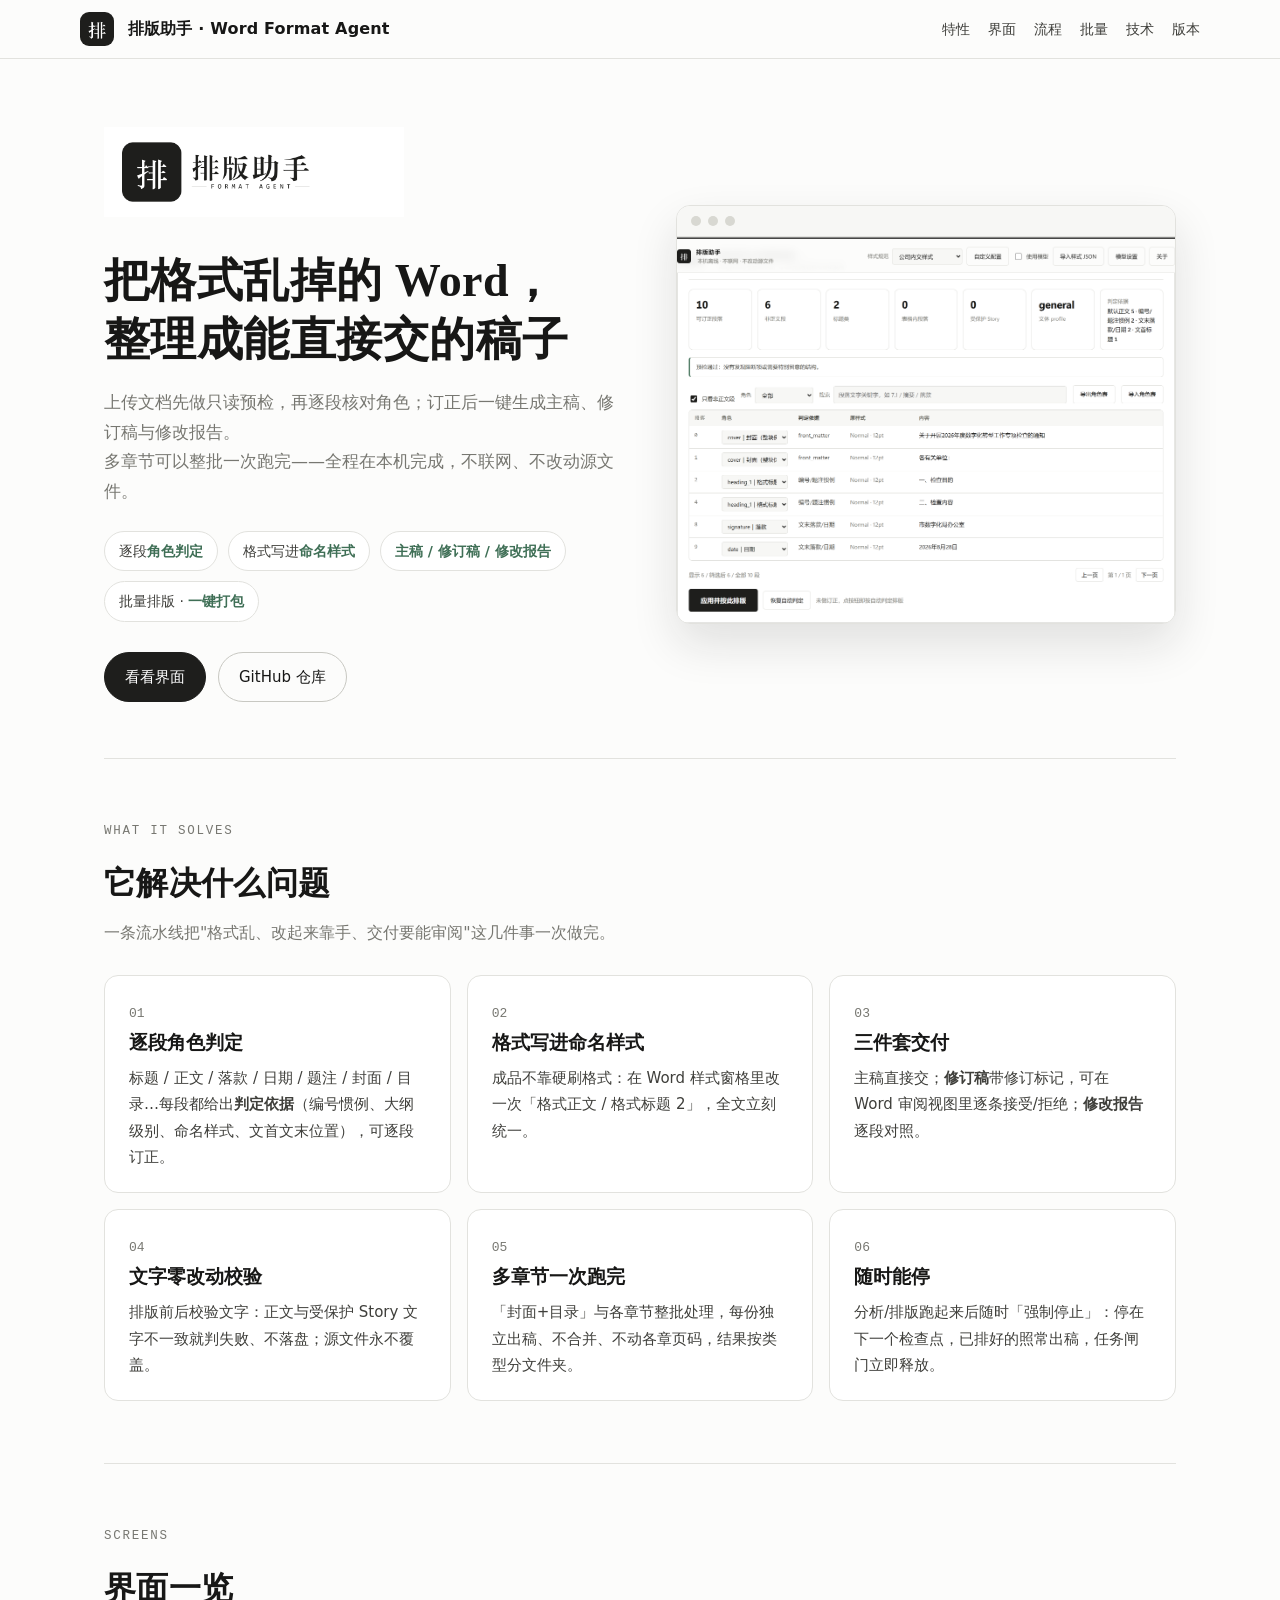
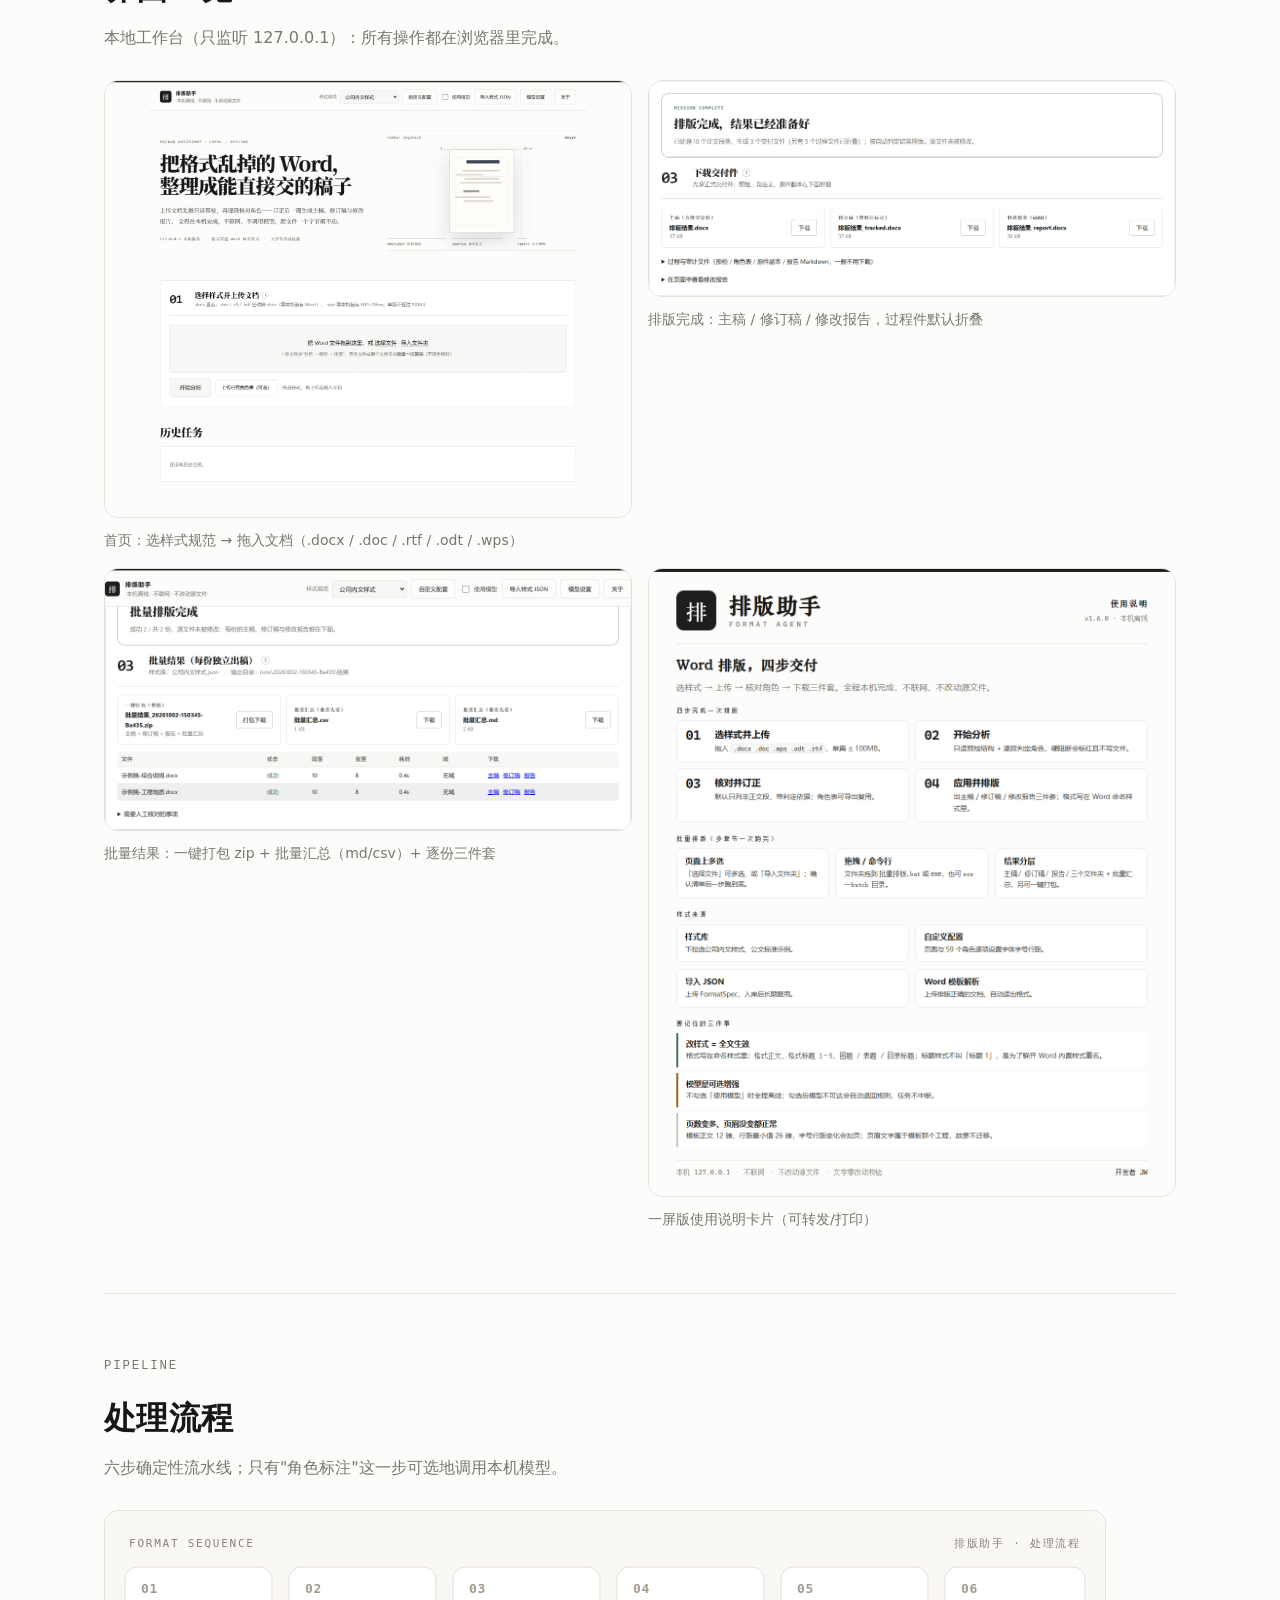
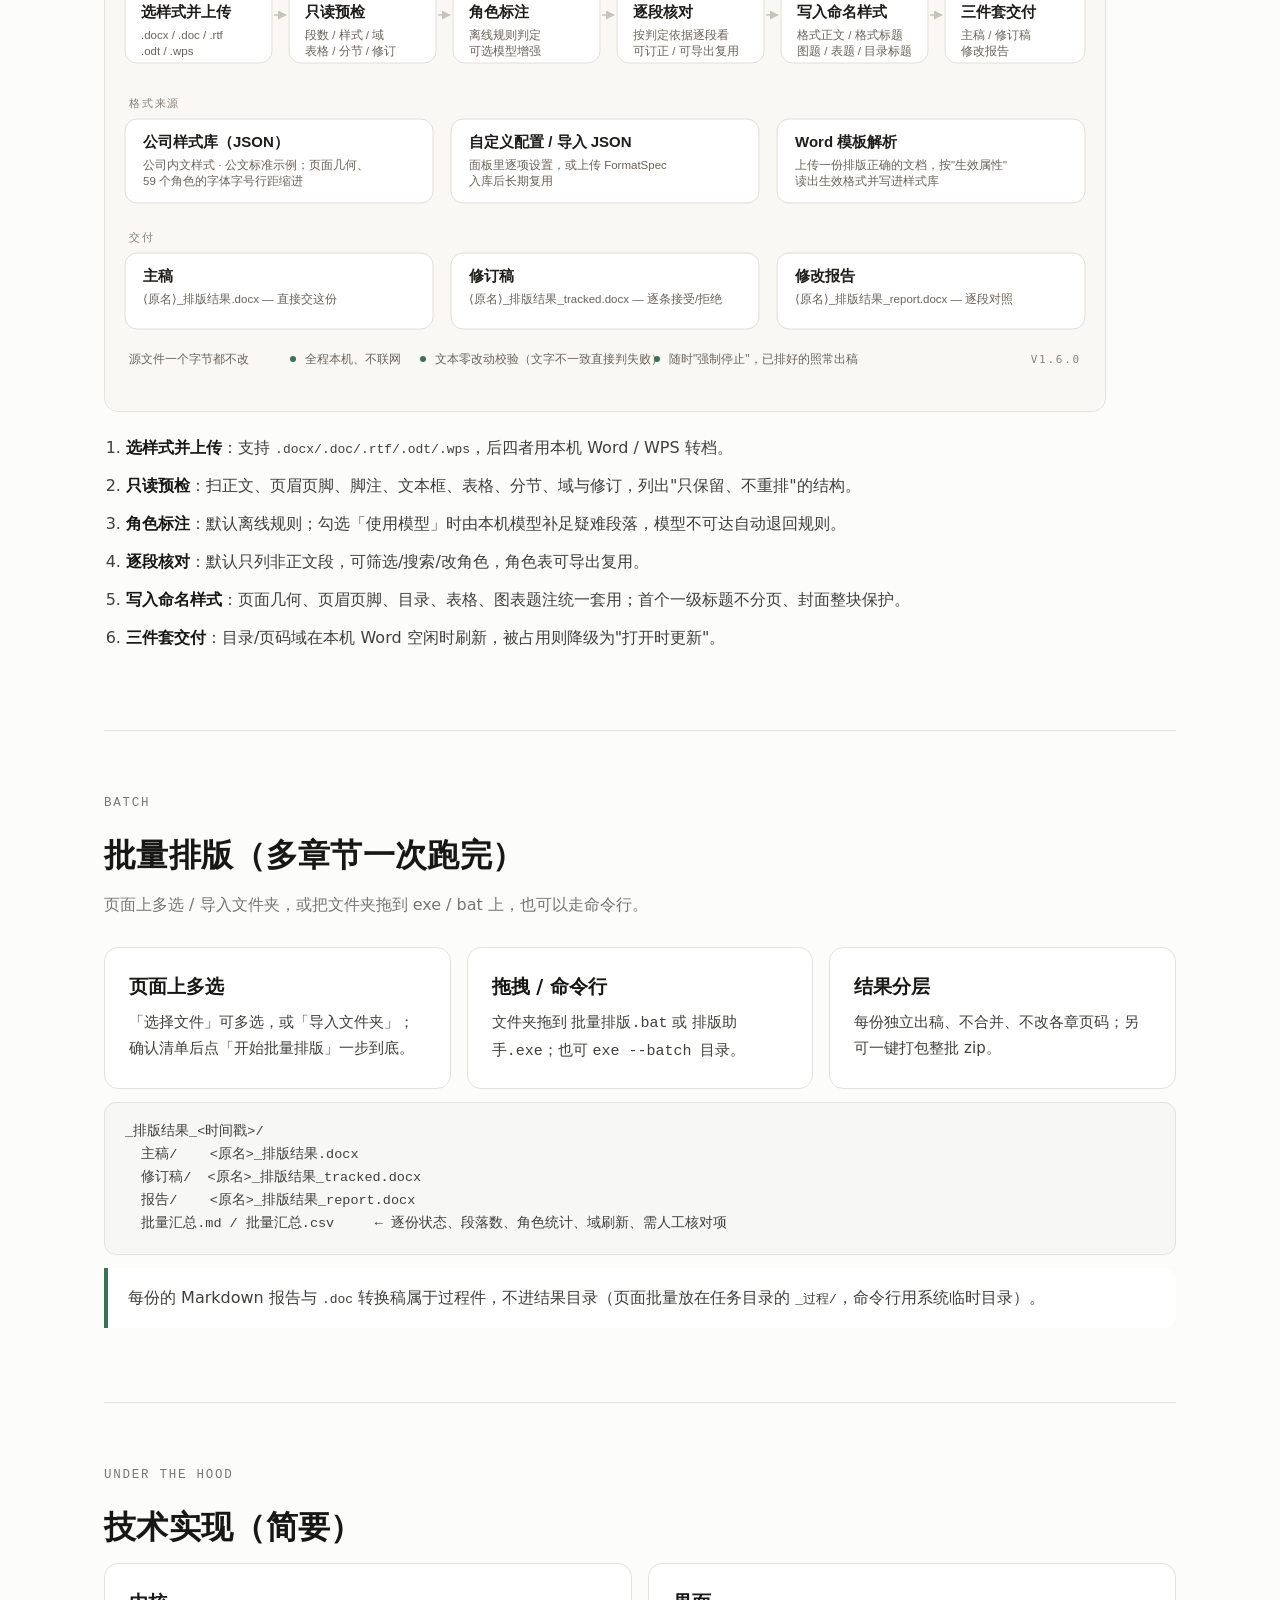
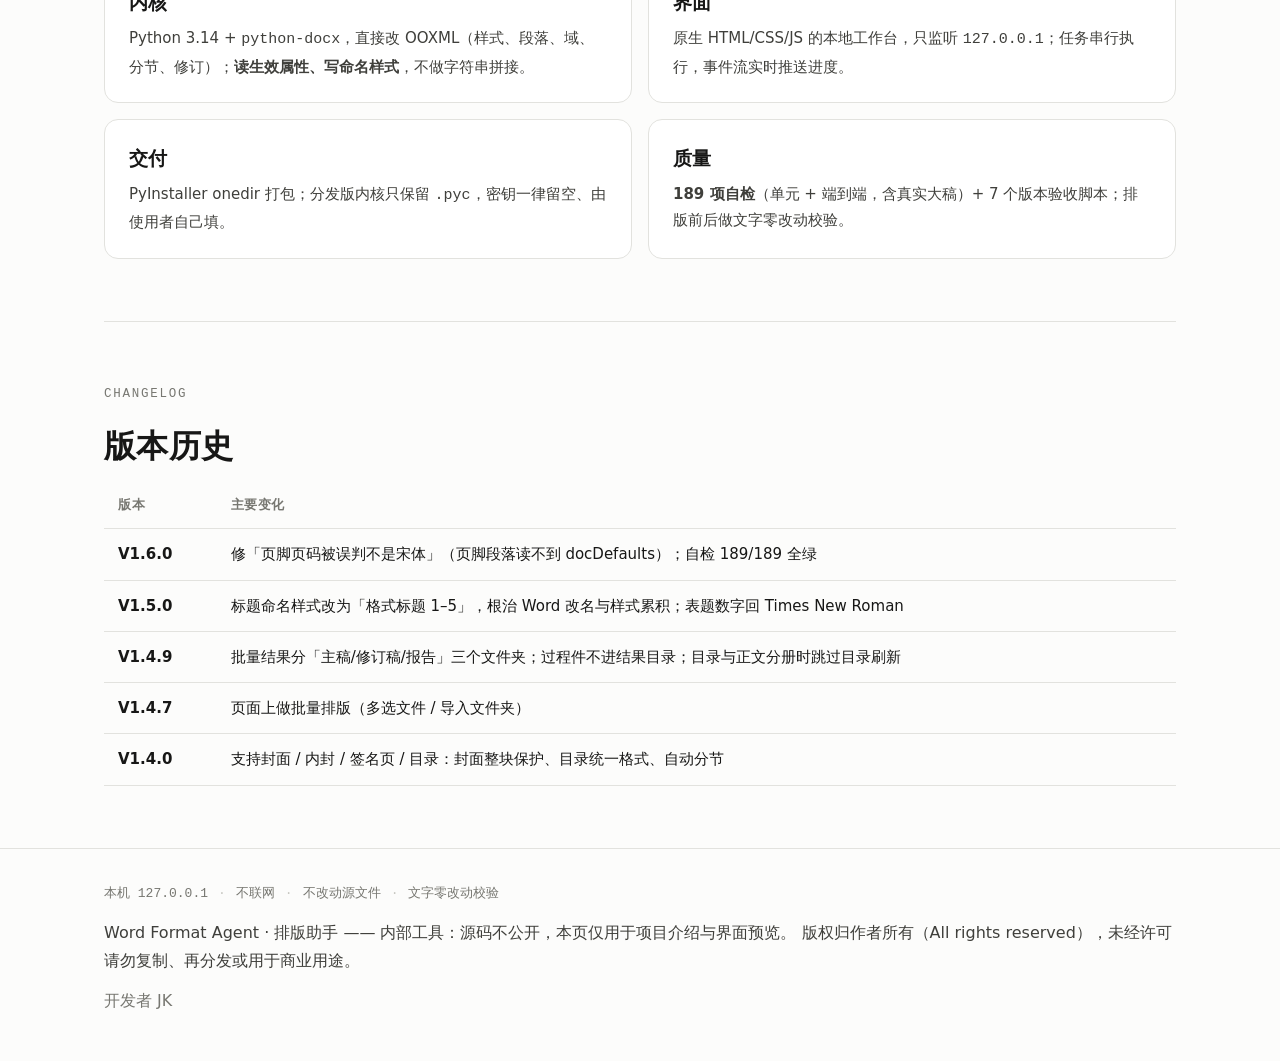
==== index.html @ cb617c7e "更新介绍页与配图（1 个文件）" ====
<!doctype html>
<html lang="zh-CN">
<head>
<meta charset="utf-8">
<meta name="viewport" content="width=device-width, initial-scale=1">
<title>Word Format Agent · 排版助手 — 本机离线的 Word 排版工作台</title>
<meta name="description" content="把格式乱掉的 Word，整理成能直接交的稿子：逐段角色判定、格式写进 Word 命名样式、主稿/修订稿/修改报告三件套，全程本机离线、不改动源文件。">
<meta property="og:title" content="Word Format Agent · 排版助手">
<meta property="og:description" content="本机离线的 Word 排版工作台：逐段角色判定、格式写进命名样式、三件套交付。">
<meta property="og:image" content="品牌资源/封面-横版-1280x640.png">
<style>
  :root {
    --bg: #fcfcfb; --surface: #ffffff; --surface2: #f7f7f5;
    --ink: #171716; --ink2: #3f3f3b; --muted: #777771;
    --border: #e2e2de; --border-strong: #c8c8c2;
    --accent: #1e1e1c; --success: #3f6f56; --warning: #936218;
    --display: "方正小标宋简体", "华文中宋", "STZhongsong", "Source Han Serif SC", STSong, SimSun, serif;
    --ui: "Microsoft YaHei UI", "PingFang SC", "Segoe UI", system-ui, sans-serif;
    --mono: "Cascadia Mono", Consolas, "Courier New", monospace;
    --w: 1120px;
  }
  * { box-sizing: border-box; }
  html { scroll-behavior: smooth; }
  body { margin: 0; background: var(--bg); color: var(--ink); font-family: var(--ui); line-height: 1.75; }
  img { max-width: 100%; }
  a { color: var(--ink); }
  .wrap { max-width: var(--w); margin: 0 auto; padding: 0 24px; }
  .mono { font-family: var(--mono); letter-spacing: .14em; font-size: 12.5px; color: var(--muted); text-transform: uppercase; }

  /* 顶栏 */
  header.nav { position: sticky; top: 0; z-index: 20; background: rgba(252,252,251,.92);
    backdrop-filter: saturate(160%) blur(8px); border-bottom: 1px solid var(--border); }
  .nav-in { display: flex; align-items: center; gap: 14px; padding: 12px 0; }
  .nav-in img { width: 34px; height: 34px; border-radius: 9px; }
  .nav-in .brand { font-weight: 700; letter-spacing: .01em; }
  .nav-in nav { margin-left: auto; display: flex; gap: 18px; flex-wrap: wrap; }
  .nav-in nav a { font-size: 14px; color: var(--ink2); text-decoration: none; }
  .nav-in nav a:hover { color: var(--ink); text-decoration: underline; }

  /* 英雄区 */
  .hero { display: grid; grid-template-columns: 1.05fr 1fr; gap: 46px; align-items: center; padding: 68px 0 56px; }
  .hero .lockup { width: 300px; margin-bottom: 26px; }
  h1 { font-family: var(--display); font-size: 46px; line-height: 1.28; margin: 0; letter-spacing: .01em; }
  .lead { color: var(--muted); font-size: 17px; margin: 18px 0 0; }
  .chips { list-style: none; padding: 0; margin: 24px 0 0; display: flex; gap: 10px; flex-wrap: wrap; }
  .chips li { background: var(--surface); border: 1px solid var(--border); border-radius: 999px;
    padding: 7px 14px; font-size: 14px; color: var(--ink2); }
  .chips li b { color: var(--success); }
  .cta { margin-top: 30px; display: flex; gap: 12px; flex-wrap: wrap; }
  .btn { display: inline-block; padding: 11px 20px; border-radius: 999px; text-decoration: none;
    font-size: 15px; border: 1px solid var(--accent); background: var(--accent); color: #fff; }
  .btn.ghost { background: transparent; color: var(--ink); border-color: var(--border-strong); }
  .btn:hover { opacity: .88; }
  .shot { border: 1px solid var(--border); border-radius: 14px; overflow: hidden; background: var(--surface);
    box-shadow: 0 20px 46px rgba(23,23,22,.12); }
  .shot .bar { display: flex; gap: 7px; padding: 10px 14px; background: var(--surface2); border-bottom: 1px solid var(--border); }
  .shot .dot { width: 10px; height: 10px; border-radius: 50%; background: #d8d8d2; }
  .shot img { display: block; width: 100%; }

  section { padding: 62px 0; border-top: 1px solid var(--border); }
  h2 { font-family: var(--display); font-size: 32px; margin: 0 0 8px; letter-spacing: .01em; }
  h3 { font-size: 19px; margin: 0 0 6px; }
  p { margin: 0 0 12px; color: var(--ink2); }
  .sec-sub { color: var(--muted); margin-bottom: 28px; }

  .grid { display: grid; gap: 16px; }
  .g3 { grid-template-columns: repeat(3, 1fr); }
  .g2 { grid-template-columns: repeat(2, 1fr); }
  .card { background: var(--surface); border: 1px solid var(--border); border-radius: 14px; padding: 22px 24px; }
  .card .no { font-family: var(--mono); font-size: 13px; color: var(--muted); }
  .card p { margin: 6px 0 0; font-size: 15px; }

  figure { margin: 0; }
  figure img { border: 1px solid var(--border); border-radius: 14px; display: block; }
  figcaption { margin-top: 10px; font-size: 14px; color: var(--muted); }

  ol.steps { padding-left: 22px; }
  ol.steps li { margin-bottom: 10px; color: var(--ink2); }
  ol.steps b { color: var(--ink); }
  pre { background: var(--surface2); border: 1px solid var(--border); border-radius: 12px;
    padding: 18px 20px; overflow: auto; font-family: var(--mono); font-size: 13.5px; color: var(--ink2); line-height: 1.7; }

  table { width: 100%; border-collapse: collapse; font-size: 15px; }
  th, td { text-align: left; padding: 12px 14px; border-bottom: 1px solid var(--border); vertical-align: top; }
  th { font-size: 13px; color: var(--muted); font-weight: 600; letter-spacing: .04em; }
  td b { color: var(--ink); }

  footer { border-top: 1px solid var(--border); padding: 34px 0 54px; }
  footer .facts { font-family: var(--mono); font-size: 13px; color: var(--muted); }
  footer .facts span:not(:last-child)::after { content: "·"; margin: 0 10px; color: var(--border-strong); }
  .note { background: var(--surface); border-left: 4px solid var(--success); border-radius: 0 12px 12px 0;
    padding: 16px 20px; color: var(--ink2); }

  @media (max-width: 940px) {
    .hero { grid-template-columns: 1fr; gap: 32px; padding: 44px 0 36px; }
    h1 { font-size: 36px; }
    .g3, .g2 { grid-template-columns: 1fr; }
    .nav-in nav { display: none; }
    section { padding: 46px 0; }
  }
</style>
</head>
<body>

<header class="nav">
  <div class="wrap nav-in">
    <img src="品牌资源/mark.png" alt="排版助手">
    <span class="brand">排版助手 · Word Format Agent</span>
    <nav>
      <a href="#features">特性</a>
      <a href="#ui">界面</a>
      <a href="#flow">流程</a>
      <a href="#batch">批量</a>
      <a href="#tech">技术</a>
      <a href="#history">版本</a>
    </nav>
  </div>
</header>

<main class="wrap">

  <div class="hero">
    <div>
      <img class="lockup" src="品牌资源/lockup-wide.png" alt="排版助手 FORMAT AGENT">
      <h1>把格式乱掉的 Word，<br>整理成能直接交的稿子</h1>
      <p class="lead">上传文档先做只读预检，再逐段核对角色；订正后一键生成主稿、修订稿与修改报告。<br>
        多章节可以整批一次跑完——全程在本机完成，不联网、不改动源文件。</p>
      <ul class="chips">
        <li>逐段<b>角色判定</b></li>
        <li>格式写进<b>命名样式</b></li>
        <li><b>主稿 / 修订稿 / 修改报告</b></li>
        <li>批量排版 · <b>一键打包</b></li>
      </ul>
      <div class="cta">
        <a class="btn" href="#ui">看看界面</a>
        <a class="btn ghost" href="https://github.com/Jkcode8/word-format-agent-showcase">GitHub 仓库</a>
      </div>
    </div>
    <div class="shot">
      <div class="bar"><span class="dot"></span><span class="dot"></span><span class="dot"></span></div>
      <img src="docs/images/02-review.png" alt="排版助手 · 核对页">
    </div>
  </div>

  <section id="features">
    <p class="mono">What it solves</p>
    <h2>它解决什么问题</h2>
    <p class="sec-sub">一条流水线把"格式乱、改起来靠手、交付要能审阅"这几件事一次做完。</p>
    <div class="grid g3">
      <div class="card"><span class="no">01</span><h3>逐段角色判定</h3>
        <p>标题 / 正文 / 落款 / 日期 / 题注 / 封面 / 目录…每段都给出<b>判定依据</b>（编号惯例、大纲级别、命名样式、文首文末位置），可逐段订正。</p></div>
      <div class="card"><span class="no">02</span><h3>格式写进命名样式</h3>
        <p>成品不靠硬刷格式：在 Word 样式窗格里改一次「格式正文 / 格式标题 2」，全文立刻统一。</p></div>
      <div class="card"><span class="no">03</span><h3>三件套交付</h3>
        <p>主稿直接交；<b>修订稿</b>带修订标记，可在 Word 审阅视图里逐条接受/拒绝；<b>修改报告</b>逐段对照。</p></div>
      <div class="card"><span class="no">04</span><h3>文字零改动校验</h3>
        <p>排版前后校验文字：正文与受保护 Story 文字不一致就判失败、不落盘；源文件永不覆盖。</p></div>
      <div class="card"><span class="no">05</span><h3>多章节一次跑完</h3>
        <p>「封面+目录」与各章节整批处理，每份独立出稿、不合并、不动各章页码，结果按类型分文件夹。</p></div>
      <div class="card"><span class="no">06</span><h3>随时能停</h3>
        <p>分析/排版跑起来后随时「强制停止」：停在下一个检查点，已排好的照常出稿，任务闸门立即释放。</p></div>
    </div>
  </section>

  <section id="ui">
    <p class="mono">Screens</p>
    <h2>界面一览</h2>
    <p class="sec-sub">本地工作台（只监听 127.0.0.1）：所有操作都在浏览器里完成。</p>
    <div class="grid g2">
      <figure><img src="docs/images/01-home.png" alt="首页与上传区">
        <figcaption>首页：选样式规范 → 拖入文档（.docx / .doc / .rtf / .odt / .wps）</figcaption></figure>
      <figure><img src="docs/images/03-deliverables.png" alt="排版完成与三件套">
        <figcaption>排版完成：主稿 / 修订稿 / 修改报告，过程件默认折叠</figcaption></figure>
    </div>
    <div class="grid g2" style="margin-top:16px">
      <figure><img src="docs/images/04-batch.png" alt="批量结果">
        <figcaption>批量结果：一键打包 zip + 批量汇总（md/csv）+ 逐份三件套</figcaption></figure>
      <figure><img src="品牌资源/使用说明卡片-精简版-1080.png" alt="一屏版使用说明">
        <figcaption>一屏版使用说明卡片（可转发/打印）</figcaption></figure>
    </div>
  </section>

  <section id="flow">
    <p class="mono">Pipeline</p>
    <h2>处理流程</h2>
    <p class="sec-sub">六步确定性流水线；只有"角色标注"这一步可选地调用本机模型。</p>
    <figure><img src="docs/images/flow.svg" alt="处理流程：选样式上传 → 只读预检 → 角色标注 → 逐段核对 → 写入命名样式 → 三件套交付"></figure>
    <ol class="steps" style="margin-top:22px">
      <li><b>选样式并上传</b>：支持 <code>.docx/.doc/.rtf/.odt/.wps</code>，后四者用本机 Word / WPS 转档。</li>
      <li><b>只读预检</b>：扫正文、页眉页脚、脚注、文本框、表格、分节、域与修订，列出"只保留、不重排"的结构。</li>
      <li><b>角色标注</b>：默认离线规则；勾选「使用模型」时由本机模型补足疑难段落，模型不可达自动退回规则。</li>
      <li><b>逐段核对</b>：默认只列非正文段，可筛选/搜索/改角色，角色表可导出复用。</li>
      <li><b>写入命名样式</b>：页面几何、页眉页脚、目录、表格、图表题注统一套用；首个一级标题不分页、封面整块保护。</li>
      <li><b>三件套交付</b>：目录/页码域在本机 Word 空闲时刷新，被占用则降级为"打开时更新"。</li>
    </ol>
  </section>

  <section id="batch">
    <p class="mono">Batch</p>
    <h2>批量排版（多章节一次跑完）</h2>
    <p class="sec-sub">页面上多选 / 导入文件夹，或把文件夹拖到 exe / bat 上，也可以走命令行。</p>
    <div class="grid g3">
      <div class="card"><h3>页面上多选</h3><p>「选择文件」可多选，或「导入文件夹」；确认清单后点「开始批量排版」一步到底。</p></div>
      <div class="card"><h3>拖拽 / 命令行</h3><p>文件夹拖到 <code>批量排版.bat</code> 或 <code>排版助手.exe</code>；也可 <code>exe --batch 目录</code>。</p></div>
      <div class="card"><h3>结果分层</h3><p>每份独立出稿、不合并、不改各章页码；另可一键打包整批 zip。</p></div>
    </div>
    <pre>_排版结果_&lt;时间戳&gt;/
  主稿/    &lt;原名&gt;_排版结果.docx
  修订稿/  &lt;原名&gt;_排版结果_tracked.docx
  报告/    &lt;原名&gt;_排版结果_report.docx
  批量汇总.md / 批量汇总.csv     ← 逐份状态、段落数、角色统计、域刷新、需人工核对项</pre>
    <p class="note">每份的 Markdown 报告与 <code>.doc</code> 转换稿属于过程件，不进结果目录（页面批量放在任务目录的 <code>_过程/</code>，命令行用系统临时目录）。</p>
  </section>

  <section id="tech">
    <p class="mono">Under the hood</p>
    <h2>技术实现（简要）</h2>
    <div class="grid g2">
      <div class="card"><h3>内核</h3><p>Python 3.14 + <code>python-docx</code>，直接改 OOXML（样式、段落、域、分节、修订）；<b>读生效属性、写命名样式</b>，不做字符串拼接。</p></div>
      <div class="card"><h3>界面</h3><p>原生 HTML/CSS/JS 的本地工作台，只监听 <code>127.0.0.1</code>；任务串行执行，事件流实时推送进度。</p></div>
      <div class="card"><h3>交付</h3><p>PyInstaller onedir 打包；分发版内核只保留 <code>.pyc</code>，密钥一律留空、由使用者自己填。</p></div>
      <div class="card"><h3>质量</h3><p><b>189 项自检</b>（单元 + 端到端，含真实大稿）+ 7 个版本验收脚本；排版前后做文字零改动校验。</p></div>
    </div>
  </section>

  <section id="history">
    <p class="mono">Changelog</p>
    <h2>版本历史</h2>
    <table>
      <thead><tr><th>版本</th><th>主要变化</th></tr></thead>
      <tbody>
        <tr><td><b>V1.6.0</b></td><td>修「页脚页码被误判不是宋体」（页脚段落读不到 docDefaults）；自检 189/189 全绿</td></tr>
        <tr><td><b>V1.5.0</b></td><td>标题命名样式改为「格式标题 1–5」，根治 Word 改名与样式累积；表题数字回 Times New Roman</td></tr>
        <tr><td><b>V1.4.9</b></td><td>批量结果分「主稿/修订稿/报告」三个文件夹；过程件不进结果目录；目录与正文分册时跳过目录刷新</td></tr>
        <tr><td><b>V1.4.7</b></td><td>页面上做批量排版（多选文件 / 导入文件夹）</td></tr>
        <tr><td><b>V1.4.0</b></td><td>支持封面 / 内封 / 签名页 / 目录：封面整块保护、目录统一格式、自动分节</td></tr>
      </tbody>
    </table>
  </section>

</main>

<footer>
  <div class="wrap">
    <div class="facts">
      <span>本机 127.0.0.1</span><span>不联网</span><span>不改动源文件</span><span>文字零改动校验</span>
    </div>
    <p style="margin-top:14px">Word Format Agent · 排版助手 —— 内部工具：源码不公开，本页仅用于项目介绍与界面预览。
      版权归作者所有（All rights reserved），未经许可请勿复制、再分发或用于商业用途。</p>
    <p class="sec-sub" style="margin:0">开发者 JK</p>
  </div>
</footer>

</body>
</html>
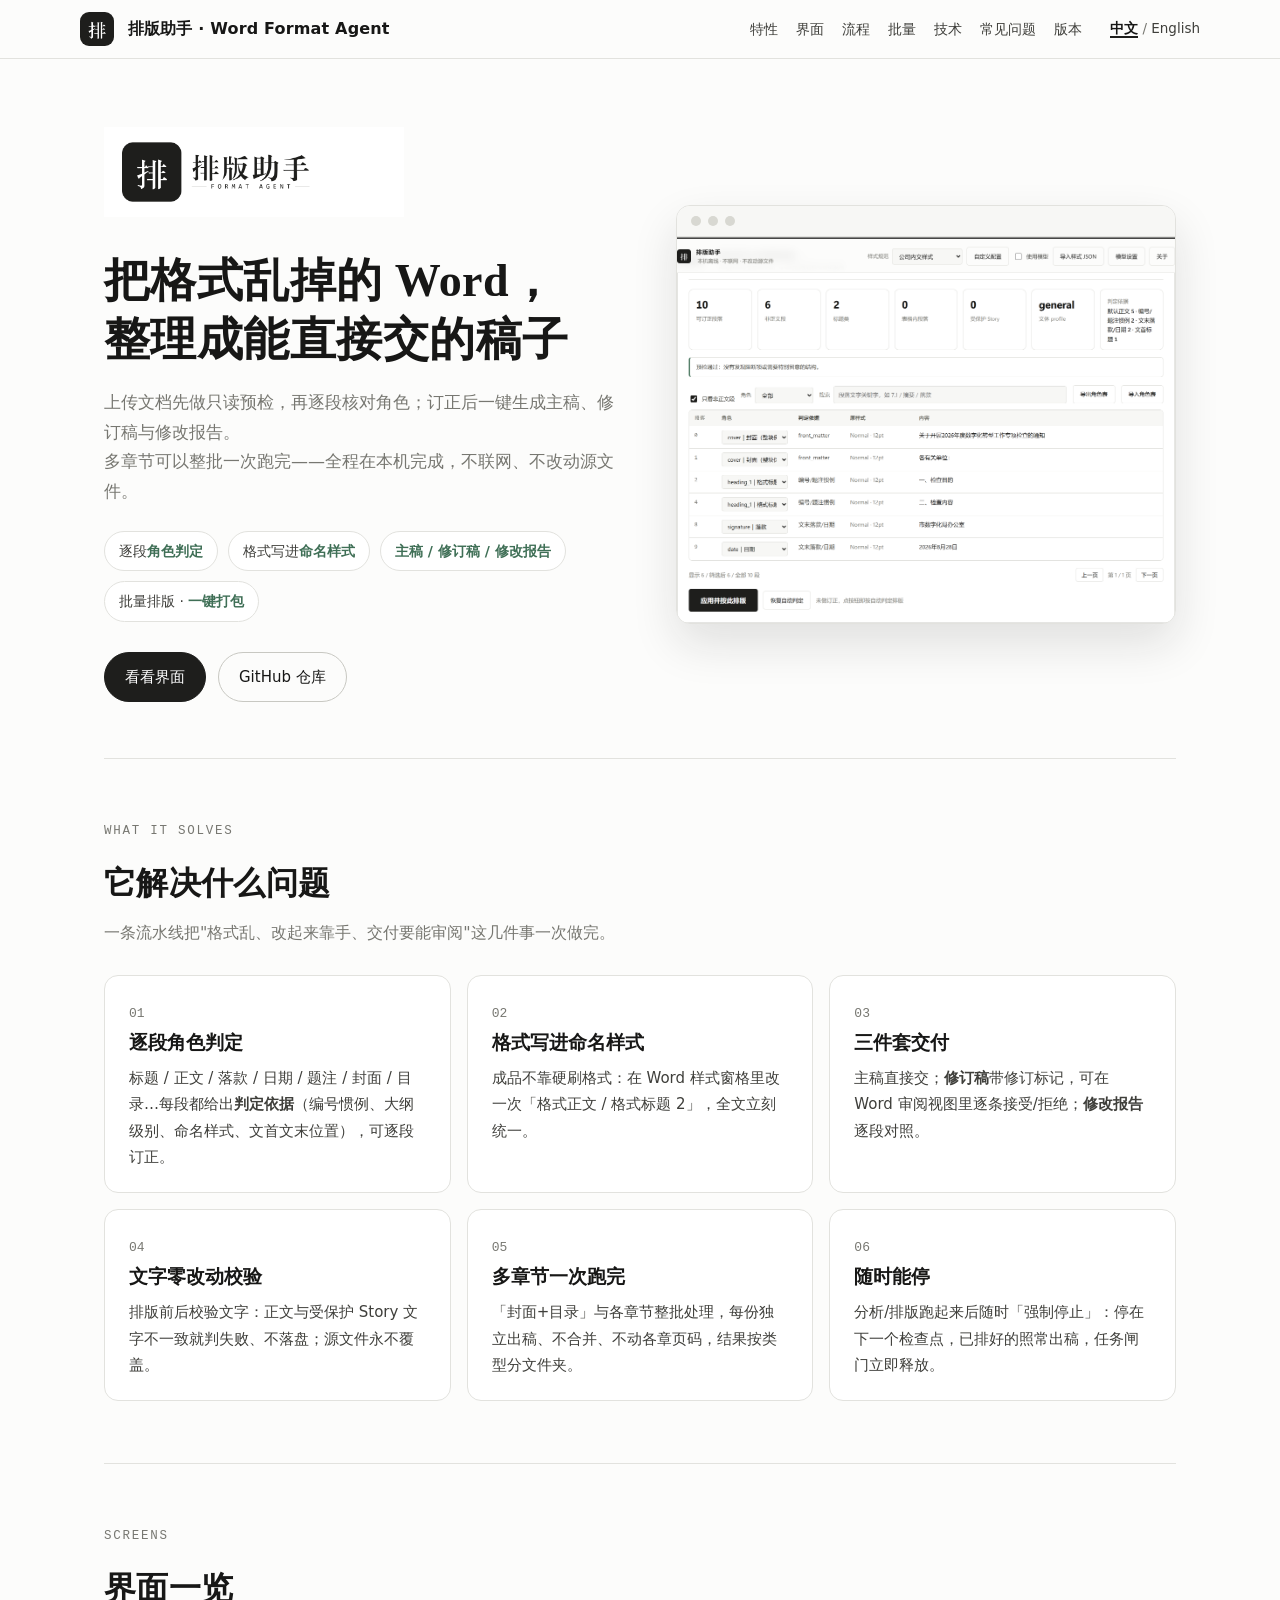
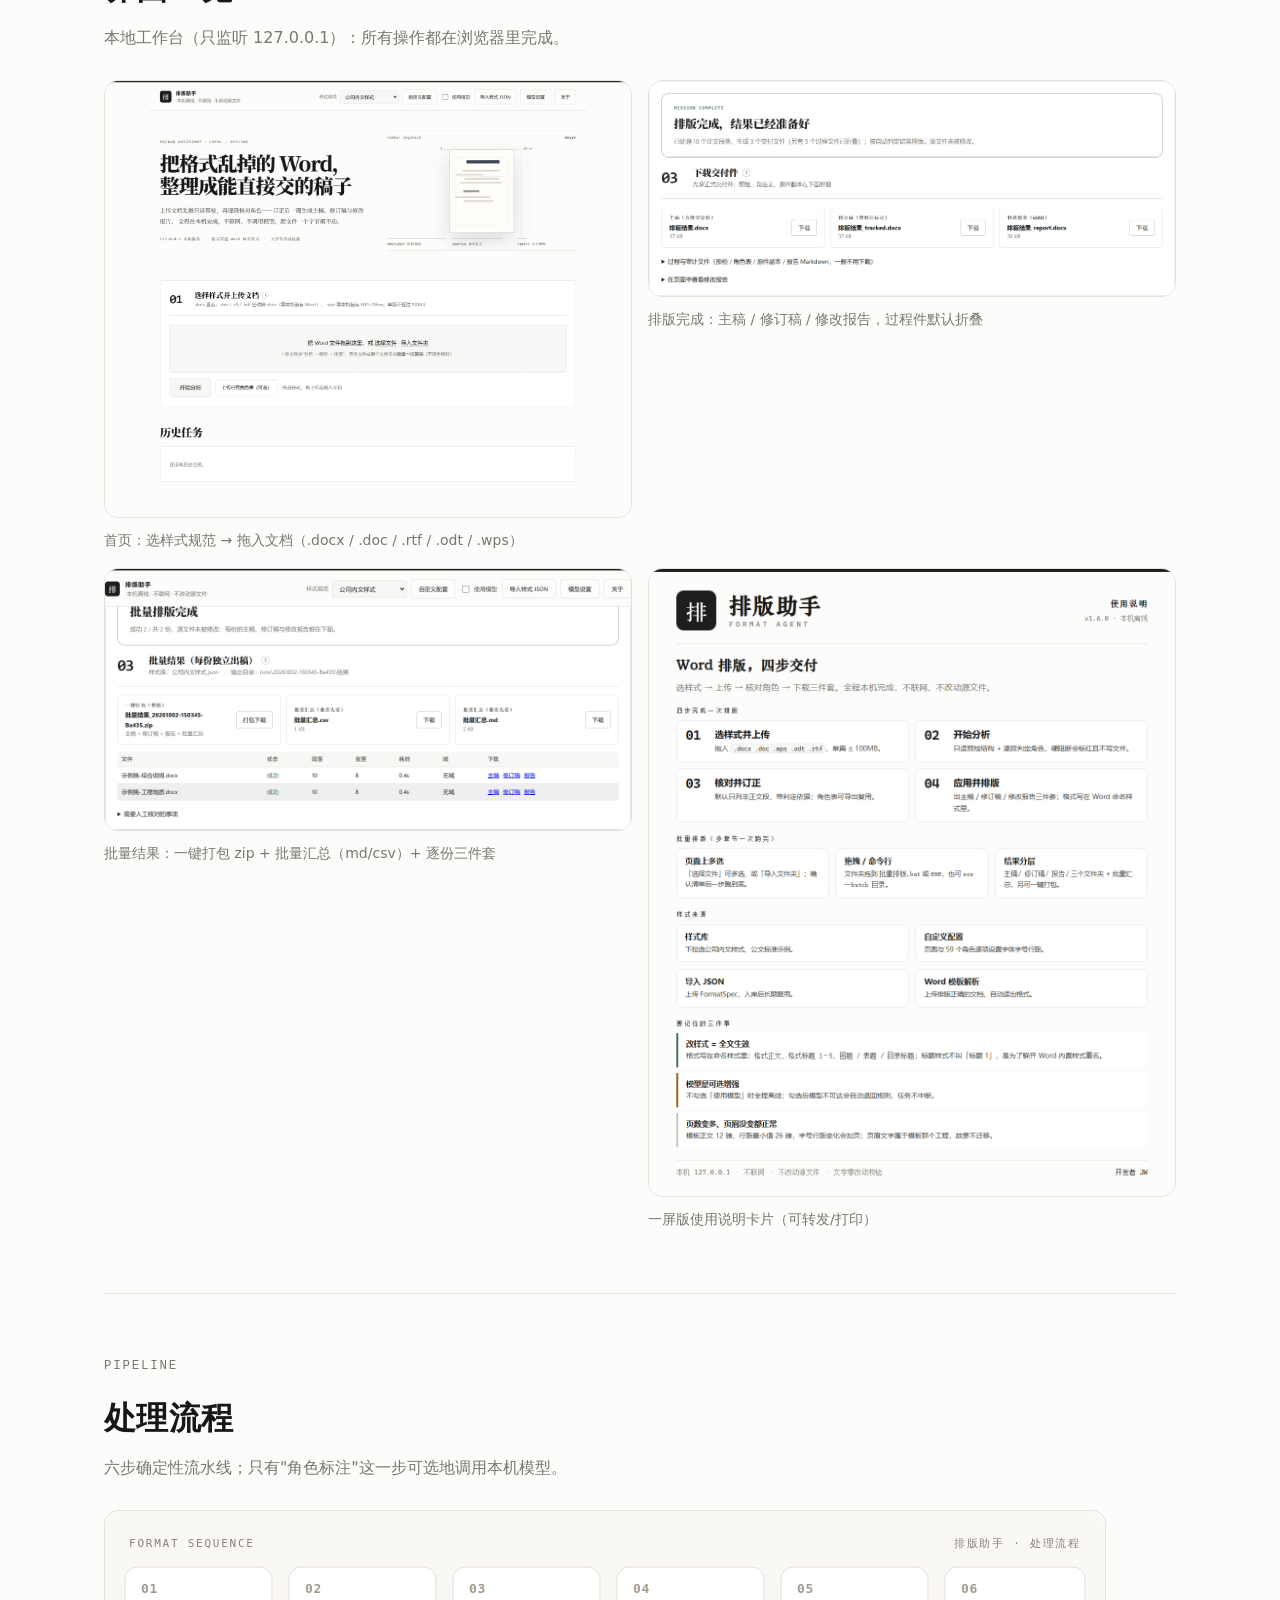
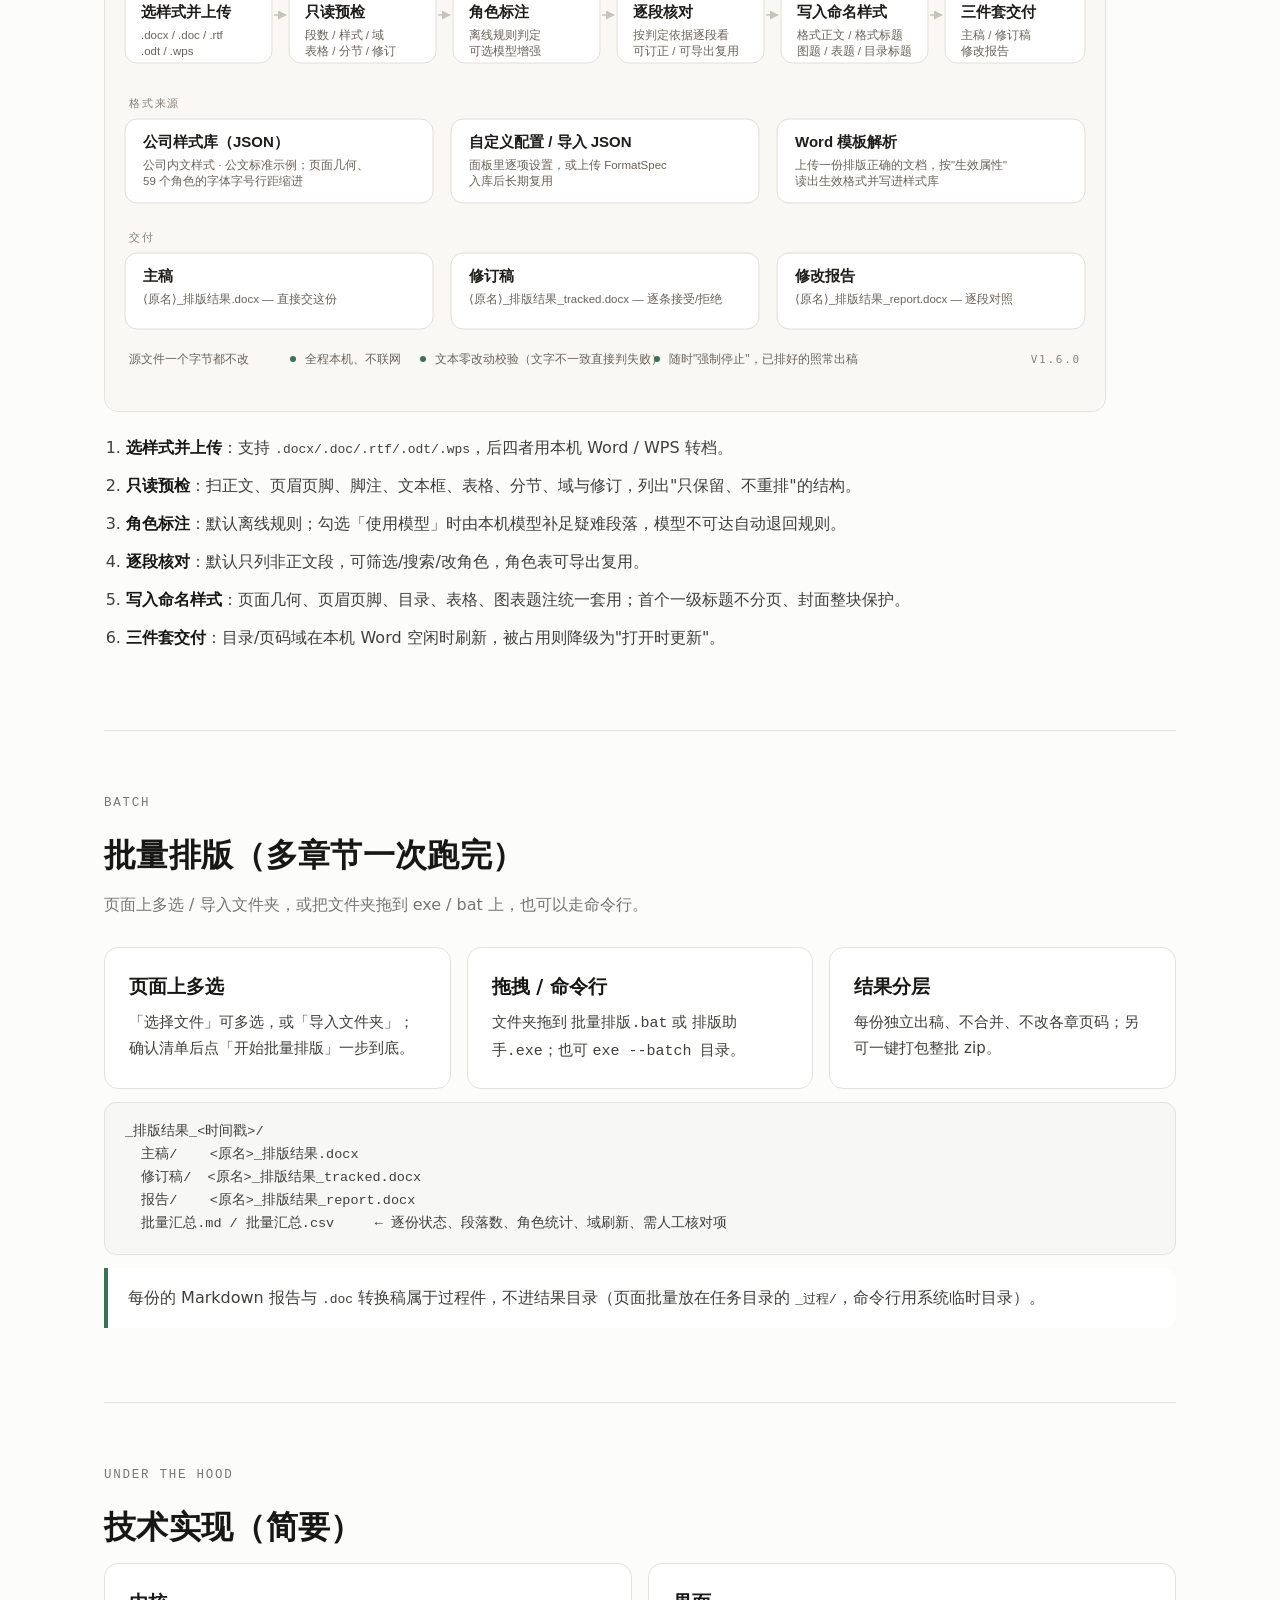
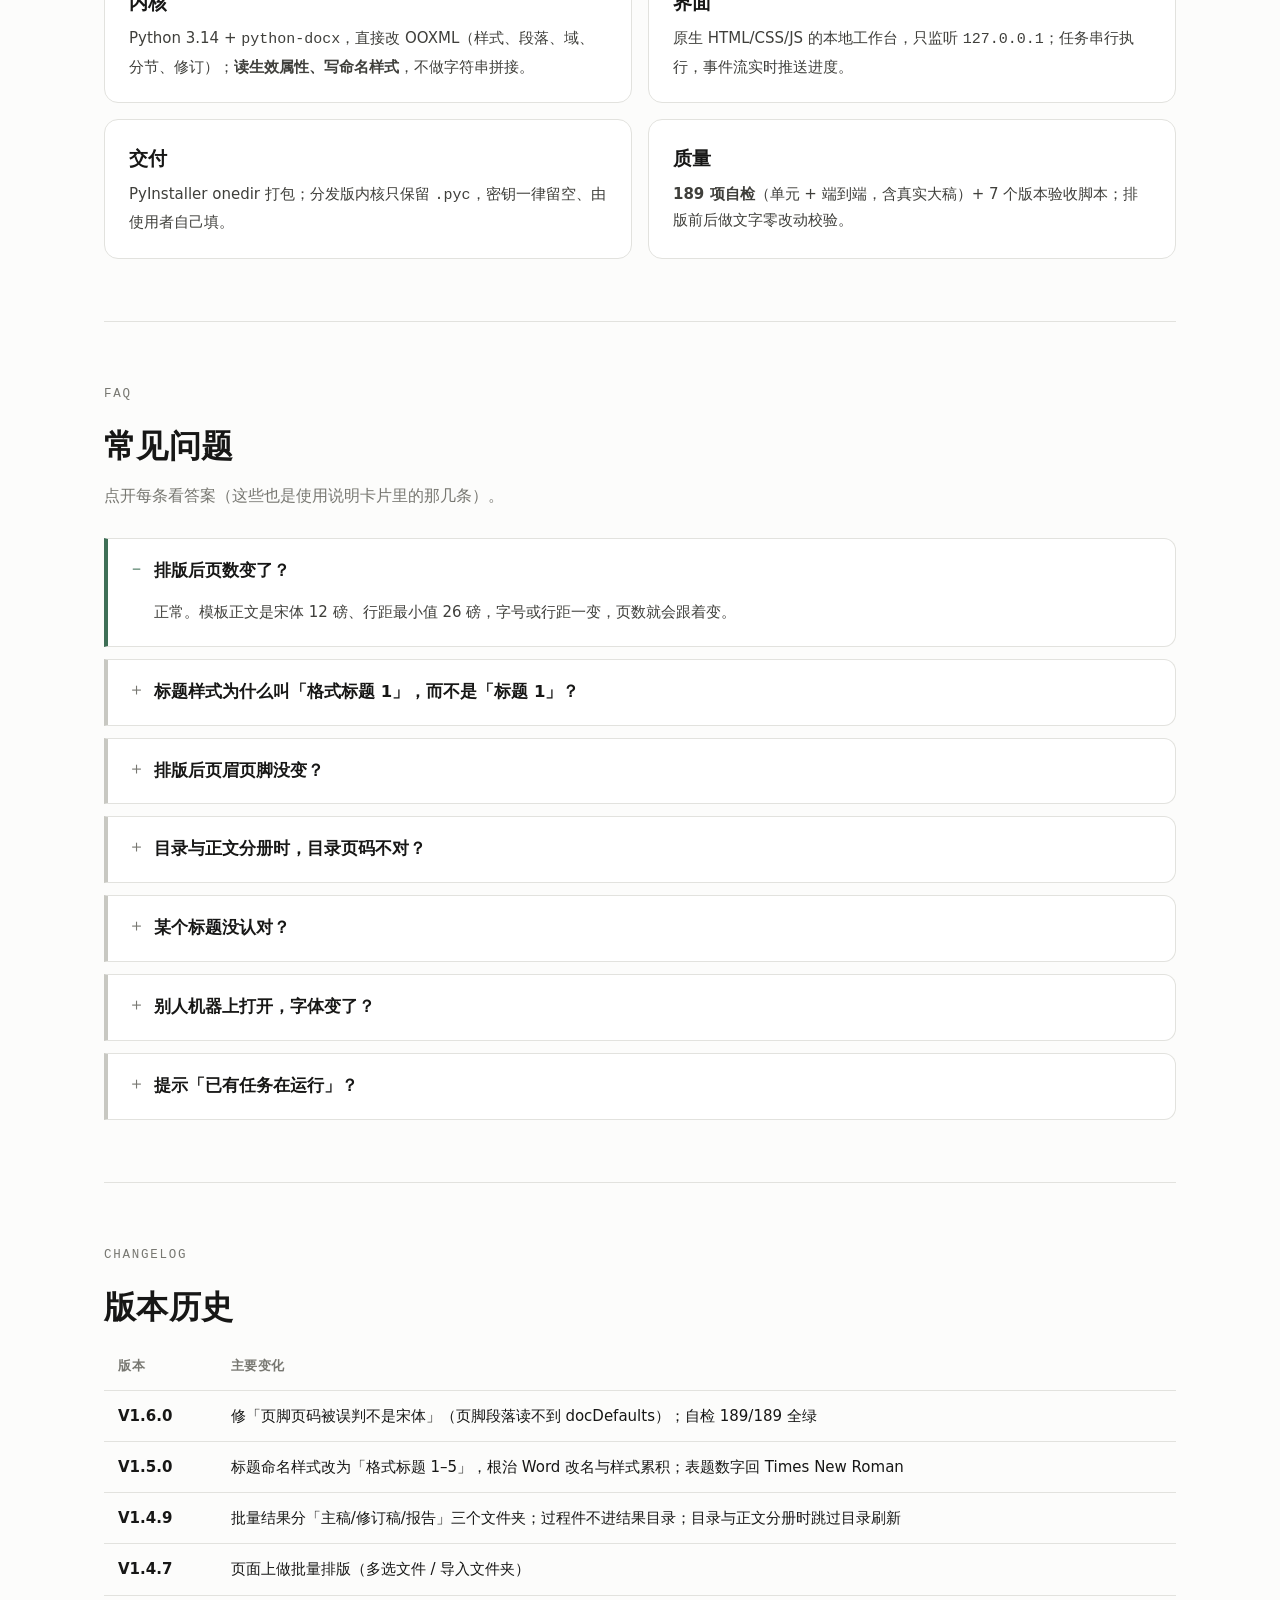
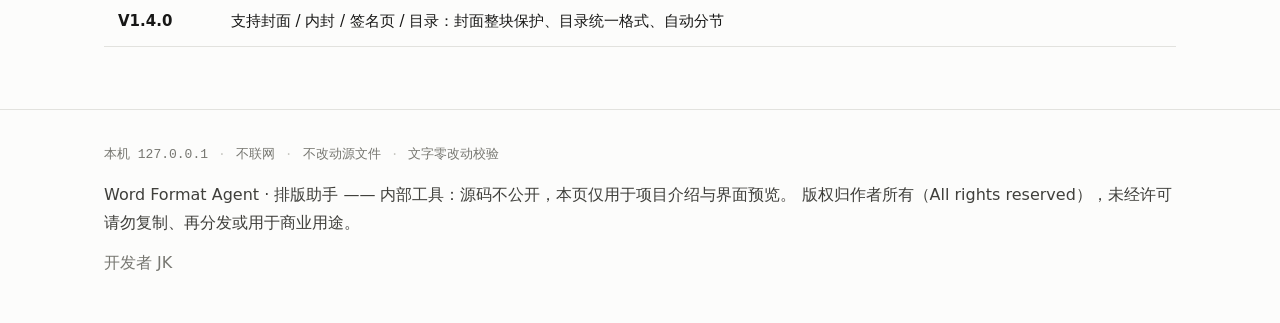
==== commit 4403cfdd: "更新介绍页与配图（4 个文件）" ====
--- a/index.html
+++ b/index.html
@@ -7,98 +7,14 @@
 <meta name="description" content="把格式乱掉的 Word，整理成能直接交的稿子：逐段角色判定、格式写进 Word 命名样式、主稿/修订稿/修改报告三件套，全程本机离线、不改动源文件。">
 <meta property="og:title" content="Word Format Agent · 排版助手">
 <meta property="og:description" content="本机离线的 Word 排版工作台：逐段角色判定、格式写进命名样式、三件套交付。">
-<meta property="og:image" content="品牌资源/封面-横版-1280x640.png">
-<style>
-  :root {
-    --bg: #fcfcfb; --surface: #ffffff; --surface2: #f7f7f5;
-    --ink: #171716; --ink2: #3f3f3b; --muted: #777771;
-    --border: #e2e2de; --border-strong: #c8c8c2;
-    --accent: #1e1e1c; --success: #3f6f56; --warning: #936218;
-    --display: "方正小标宋简体", "华文中宋", "STZhongsong", "Source Han Serif SC", STSong, SimSun, serif;
-    --ui: "Microsoft YaHei UI", "PingFang SC", "Segoe UI", system-ui, sans-serif;
-    --mono: "Cascadia Mono", Consolas, "Courier New", monospace;
-    --w: 1120px;
-  }
-  * { box-sizing: border-box; }
-  html { scroll-behavior: smooth; }
-  body { margin: 0; background: var(--bg); color: var(--ink); font-family: var(--ui); line-height: 1.75; }
-  img { max-width: 100%; }
-  a { color: var(--ink); }
-  .wrap { max-width: var(--w); margin: 0 auto; padding: 0 24px; }
-  .mono { font-family: var(--mono); letter-spacing: .14em; font-size: 12.5px; color: var(--muted); text-transform: uppercase; }
-
-  /* 顶栏 */
-  header.nav { position: sticky; top: 0; z-index: 20; background: rgba(252,252,251,.92);
-    backdrop-filter: saturate(160%) blur(8px); border-bottom: 1px solid var(--border); }
-  .nav-in { display: flex; align-items: center; gap: 14px; padding: 12px 0; }
-  .nav-in img { width: 34px; height: 34px; border-radius: 9px; }
-  .nav-in .brand { font-weight: 700; letter-spacing: .01em; }
-  .nav-in nav { margin-left: auto; display: flex; gap: 18px; flex-wrap: wrap; }
-  .nav-in nav a { font-size: 14px; color: var(--ink2); text-decoration: none; }
-  .nav-in nav a:hover { color: var(--ink); text-decoration: underline; }
-
-  /* 英雄区 */
-  .hero { display: grid; grid-template-columns: 1.05fr 1fr; gap: 46px; align-items: center; padding: 68px 0 56px; }
-  .hero .lockup { width: 300px; margin-bottom: 26px; }
-  h1 { font-family: var(--display); font-size: 46px; line-height: 1.28; margin: 0; letter-spacing: .01em; }
-  .lead { color: var(--muted); font-size: 17px; margin: 18px 0 0; }
-  .chips { list-style: none; padding: 0; margin: 24px 0 0; display: flex; gap: 10px; flex-wrap: wrap; }
-  .chips li { background: var(--surface); border: 1px solid var(--border); border-radius: 999px;
-    padding: 7px 14px; font-size: 14px; color: var(--ink2); }
-  .chips li b { color: var(--success); }
-  .cta { margin-top: 30px; display: flex; gap: 12px; flex-wrap: wrap; }
-  .btn { display: inline-block; padding: 11px 20px; border-radius: 999px; text-decoration: none;
-    font-size: 15px; border: 1px solid var(--accent); background: var(--accent); color: #fff; }
-  .btn.ghost { background: transparent; color: var(--ink); border-color: var(--border-strong); }
-  .btn:hover { opacity: .88; }
-  .shot { border: 1px solid var(--border); border-radius: 14px; overflow: hidden; background: var(--surface);
-    box-shadow: 0 20px 46px rgba(23,23,22,.12); }
-  .shot .bar { display: flex; gap: 7px; padding: 10px 14px; background: var(--surface2); border-bottom: 1px solid var(--border); }
-  .shot .dot { width: 10px; height: 10px; border-radius: 50%; background: #d8d8d2; }
-  .shot img { display: block; width: 100%; }
-
-  section { padding: 62px 0; border-top: 1px solid var(--border); }
-  h2 { font-family: var(--display); font-size: 32px; margin: 0 0 8px; letter-spacing: .01em; }
-  h3 { font-size: 19px; margin: 0 0 6px; }
-  p { margin: 0 0 12px; color: var(--ink2); }
-  .sec-sub { color: var(--muted); margin-bottom: 28px; }
-
-  .grid { display: grid; gap: 16px; }
-  .g3 { grid-template-columns: repeat(3, 1fr); }
-  .g2 { grid-template-columns: repeat(2, 1fr); }
-  .card { background: var(--surface); border: 1px solid var(--border); border-radius: 14px; padding: 22px 24px; }
-  .card .no { font-family: var(--mono); font-size: 13px; color: var(--muted); }
-  .card p { margin: 6px 0 0; font-size: 15px; }
-
-  figure { margin: 0; }
-  figure img { border: 1px solid var(--border); border-radius: 14px; display: block; }
-  figcaption { margin-top: 10px; font-size: 14px; color: var(--muted); }
-
-  ol.steps { padding-left: 22px; }
-  ol.steps li { margin-bottom: 10px; color: var(--ink2); }
-  ol.steps b { color: var(--ink); }
-  pre { background: var(--surface2); border: 1px solid var(--border); border-radius: 12px;
-    padding: 18px 20px; overflow: auto; font-family: var(--mono); font-size: 13.5px; color: var(--ink2); line-height: 1.7; }
-
-  table { width: 100%; border-collapse: collapse; font-size: 15px; }
-  th, td { text-align: left; padding: 12px 14px; border-bottom: 1px solid var(--border); vertical-align: top; }
-  th { font-size: 13px; color: var(--muted); font-weight: 600; letter-spacing: .04em; }
-  td b { color: var(--ink); }
-
-  footer { border-top: 1px solid var(--border); padding: 34px 0 54px; }
-  footer .facts { font-family: var(--mono); font-size: 13px; color: var(--muted); }
-  footer .facts span:not(:last-child)::after { content: "·"; margin: 0 10px; color: var(--border-strong); }
-  .note { background: var(--surface); border-left: 4px solid var(--success); border-radius: 0 12px 12px 0;
-    padding: 16px 20px; color: var(--ink2); }
-
-  @media (max-width: 940px) {
-    .hero { grid-template-columns: 1fr; gap: 32px; padding: 44px 0 36px; }
-    h1 { font-size: 36px; }
-    .g3, .g2 { grid-template-columns: 1fr; }
-    .nav-in nav { display: none; }
-    section { padding: 46px 0; }
-  }
-</style>
+<meta property="og:url" content="https://jkcode8.github.io/word-format-agent-showcase/">
+<meta property="og:type" content="website">
+<meta property="og:image" content="https://jkcode8.github.io/word-format-agent-showcase/%E5%93%81%E7%89%8C%E8%B5%84%E6%BA%90/%E5%B0%81%E9%9D%A2-%E6%A8%AA%E7%89%88-1280x640.png">
+<meta property="og:image:width" content="1280">
+<meta property="og:image:height" content="640">
+<link rel="alternate" hreflang="zh-CN" href="index.html">
+<link rel="alternate" hreflang="en" href="en.html">
+<link rel="stylesheet" href="site.css">
 </head>
 <body>
 
@@ -112,8 +28,10 @@
       <a href="#flow">流程</a>
       <a href="#batch">批量</a>
       <a href="#tech">技术</a>
+      <a href="#faq">常见问题</a>
       <a href="#history">版本</a>
     </nav>
+    <span class="lang"><a class="on" href="index.html">中文</a> / <a href="en.html">English</a></span>
   </div>
 </header>
 
@@ -223,6 +141,48 @@
     </div>
   </section>
 
+  <section id="faq">
+    <p class="mono">FAQ</p>
+    <h2>常见问题</h2>
+    <p class="sec-sub">点开每条看答案（这些也是使用说明卡片里的那几条）。</p>
+    <div class="faq">
+      <details open>
+        <summary>排版后页数变了？</summary>
+        <p>正常。模板正文是宋体 12 磅、行距最小值 26 磅，字号或行距一变，页数就会跟着变。</p>
+      </details>
+      <details>
+        <summary>标题样式为什么叫「格式标题 1」，而不是「标题 1」？</summary>
+        <p>「标题 1」与 Word 内置标题重名：Word 在"刷新域并保存"时会把自定义样式改名成
+          「标题 11 / 21 / 31」并换掉样式 ID，越排越多。改成「格式标题 N」后名字与 ID 都稳定，
+          格式照样写在样式里——改一次、全文生效。</p>
+      </details>
+      <details>
+        <summary>排版后页眉页脚没变？</summary>
+        <p>有意为之。模板页眉写的是模板那个工程的名字，跨文档套用会写错；要迁移页眉文字，请按目标稿的
+          节数配 <code>page.section_overrides</code> 点名覆盖。</p>
+      </details>
+      <details>
+        <summary>目录与正文分册时，目录页码不对？</summary>
+        <p>「封面+目录」单独一份时，目录域在它自己这一份里刷不出章节页码。工具会识别这种情况：
+          <b>跳过目录刷新、保留原目录</b>，并在批量汇总的"需要人工核对"里提示——页码请在合并稿里刷新或人工核对。</p>
+      </details>
+      <details>
+        <summary>某个标题没认对？</summary>
+        <p>在核对页的订正表里改角色即可；同类文档想长期复用，改完点「导出角色表」，下次上传时套用。</p>
+      </details>
+      <details>
+        <summary>别人机器上打开，字体变了？</summary>
+        <p>交付稿依赖终端装有黑体、宋体、仿宋_GB2312 等中文字体；内网请统一安装同一套字体，
+          否则 Word 会用替代字体显示。</p>
+      </details>
+      <details>
+        <summary>提示「已有任务在运行」？</summary>
+        <p>单任务串行：等当前任务结束再提交即可（避免文件与 Office 进程互相干扰）。
+          跑大稿时也可以点「强制停止」，停在下一个检查点、已排好的照常出稿。</p>
+      </details>
+    </div>
+  </section>
+
   <section id="history">
     <p class="mono">Changelog</p>
     <h2>版本历史</h2>
--- a/site.css
+++ b/site.css
@@ -0,0 +1,111 @@
+/* 展示页共用样式（中英两版共用） */
+  :root {
+    --bg: #fcfcfb; --surface: #ffffff; --surface2: #f7f7f5;
+    --ink: #171716; --ink2: #3f3f3b; --muted: #777771;
+    --border: #e2e2de; --border-strong: #c8c8c2;
+    --accent: #1e1e1c; --success: #3f6f56; --warning: #936218;
+    --display: "方正小标宋简体", "华文中宋", "STZhongsong", "Source Han Serif SC", STSong, SimSun, serif;
+    --ui: "Microsoft YaHei UI", "PingFang SC", "Segoe UI", system-ui, sans-serif;
+    --mono: "Cascadia Mono", Consolas, "Courier New", monospace;
+    --w: 1120px;
+  }
+  * { box-sizing: border-box; }
+  html { scroll-behavior: smooth; }
+  body { margin: 0; background: var(--bg); color: var(--ink); font-family: var(--ui); line-height: 1.75; }
+  img { max-width: 100%; }
+  a { color: var(--ink); }
+  .wrap { max-width: var(--w); margin: 0 auto; padding: 0 24px; }
+  .mono { font-family: var(--mono); letter-spacing: .14em; font-size: 12.5px; color: var(--muted); text-transform: uppercase; }
+
+  /* 顶栏 */
+  header.nav { position: sticky; top: 0; z-index: 20; background: rgba(252,252,251,.92);
+    backdrop-filter: saturate(160%) blur(8px); border-bottom: 1px solid var(--border); }
+  .nav-in { display: flex; align-items: center; gap: 14px; padding: 12px 0; }
+  .nav-in img { width: 34px; height: 34px; border-radius: 9px; }
+  .nav-in .brand { font-weight: 700; letter-spacing: .01em; }
+  .nav-in nav { margin-left: auto; display: flex; gap: 18px; flex-wrap: wrap; }
+  .nav-in nav a { font-size: 14px; color: var(--ink2); text-decoration: none; }
+  .nav-in nav a:hover { color: var(--ink); text-decoration: underline; }
+
+  /* 英雄区 */
+  .hero { display: grid; grid-template-columns: 1.05fr 1fr; gap: 46px; align-items: center; padding: 68px 0 56px; }
+  .hero .lockup { width: 300px; margin-bottom: 26px; }
+  h1 { font-family: var(--display); font-size: 46px; line-height: 1.28; margin: 0; letter-spacing: .01em; }
+  .lead { color: var(--muted); font-size: 17px; margin: 18px 0 0; }
+  .chips { list-style: none; padding: 0; margin: 24px 0 0; display: flex; gap: 10px; flex-wrap: wrap; }
+  .chips li { background: var(--surface); border: 1px solid var(--border); border-radius: 999px;
+    padding: 7px 14px; font-size: 14px; color: var(--ink2); }
+  .chips li b { color: var(--success); }
+  .cta { margin-top: 30px; display: flex; gap: 12px; flex-wrap: wrap; }
+  .btn { display: inline-block; padding: 11px 20px; border-radius: 999px; text-decoration: none;
+    font-size: 15px; border: 1px solid var(--accent); background: var(--accent); color: #fff; }
+  .btn.ghost { background: transparent; color: var(--ink); border-color: var(--border-strong); }
+  .btn:hover { opacity: .88; }
+  .shot { border: 1px solid var(--border); border-radius: 14px; overflow: hidden; background: var(--surface);
+    box-shadow: 0 20px 46px rgba(23,23,22,.12); }
+  .shot .bar { display: flex; gap: 7px; padding: 10px 14px; background: var(--surface2); border-bottom: 1px solid var(--border); }
+  .shot .dot { width: 10px; height: 10px; border-radius: 50%; background: #d8d8d2; }
+  .shot img { display: block; width: 100%; }
+
+  section { padding: 62px 0; border-top: 1px solid var(--border); }
+  h2 { font-family: var(--display); font-size: 32px; margin: 0 0 8px; letter-spacing: .01em; }
+  h3 { font-size: 19px; margin: 0 0 6px; }
+  p { margin: 0 0 12px; color: var(--ink2); }
+  .sec-sub { color: var(--muted); margin-bottom: 28px; }
+
+  .grid { display: grid; gap: 16px; }
+  .g3 { grid-template-columns: repeat(3, 1fr); }
+  .g2 { grid-template-columns: repeat(2, 1fr); }
+  .card { background: var(--surface); border: 1px solid var(--border); border-radius: 14px; padding: 22px 24px; }
+  .card .no { font-family: var(--mono); font-size: 13px; color: var(--muted); }
+  .card p { margin: 6px 0 0; font-size: 15px; }
+
+  figure { margin: 0; }
+  figure img { border: 1px solid var(--border); border-radius: 14px; display: block; }
+  figcaption { margin-top: 10px; font-size: 14px; color: var(--muted); }
+
+  ol.steps { padding-left: 22px; }
+  ol.steps li { margin-bottom: 10px; color: var(--ink2); }
+  ol.steps b { color: var(--ink); }
+  pre { background: var(--surface2); border: 1px solid var(--border); border-radius: 12px;
+    padding: 18px 20px; overflow: auto; font-family: var(--mono); font-size: 13.5px; color: var(--ink2); line-height: 1.7; }
+
+  table { width: 100%; border-collapse: collapse; font-size: 15px; }
+  th, td { text-align: left; padding: 12px 14px; border-bottom: 1px solid var(--border); vertical-align: top; }
+  th { font-size: 13px; color: var(--muted); font-weight: 600; letter-spacing: .04em; }
+  td b { color: var(--ink); }
+
+  /* 语言切换 */
+  .lang { margin-left: 14px; font-size: 13.5px; color: var(--muted); white-space: nowrap; }
+  .lang a { color: var(--ink2); text-decoration: none; }
+  .lang a.on { color: var(--ink); font-weight: 700; border-bottom: 2px solid var(--accent); }
+  .lang a:hover { text-decoration: underline; }
+
+  /* 常见问题（可折叠） */
+  .faq { display: grid; gap: 12px; }
+  .faq details { background: var(--surface); border: 1px solid var(--border);
+    border-left: 4px solid var(--border-strong); border-radius: 0 12px 12px 0; padding: 4px 4px 4px 0; }
+  .faq details[open] { border-left-color: var(--success); }
+  .faq summary { cursor: pointer; list-style: none; padding: 14px 20px 14px 46px; position: relative;
+    font-weight: 700; font-size: 16.5px; }
+  .faq summary::-webkit-details-marker { display: none; }
+  .faq summary::before { content: "＋"; position: absolute; left: 20px; top: 13px;
+    font-family: var(--mono); font-weight: 400; color: var(--muted); }
+  .faq details[open] summary::before { content: "－"; color: var(--success); }
+  .faq details p { margin: 0; padding: 0 20px 16px 46px; font-size: 15px; color: var(--ink2); }
+  .faq details code { font-family: var(--mono); font-size: 13.5px; background: var(--surface2);
+    border: 1px solid var(--border); border-radius: 5px; padding: 1px 6px; }
+
+  footer { border-top: 1px solid var(--border); padding: 34px 0 54px; }
+  footer .facts { font-family: var(--mono); font-size: 13px; color: var(--muted); }
+  footer .facts span:not(:last-child)::after { content: "·"; margin: 0 10px; color: var(--border-strong); }
+  .note { background: var(--surface); border-left: 4px solid var(--success); border-radius: 0 12px 12px 0;
+    padding: 16px 20px; color: var(--ink2); }
+
+  @media (max-width: 940px) {
+    .hero { grid-template-columns: 1fr; gap: 32px; padding: 44px 0 36px; }
+    h1 { font-size: 36px; }
+    .g3, .g2 { grid-template-columns: 1fr; }
+    .nav-in nav { display: none; }
+    section { padding: 46px 0; }
+  }
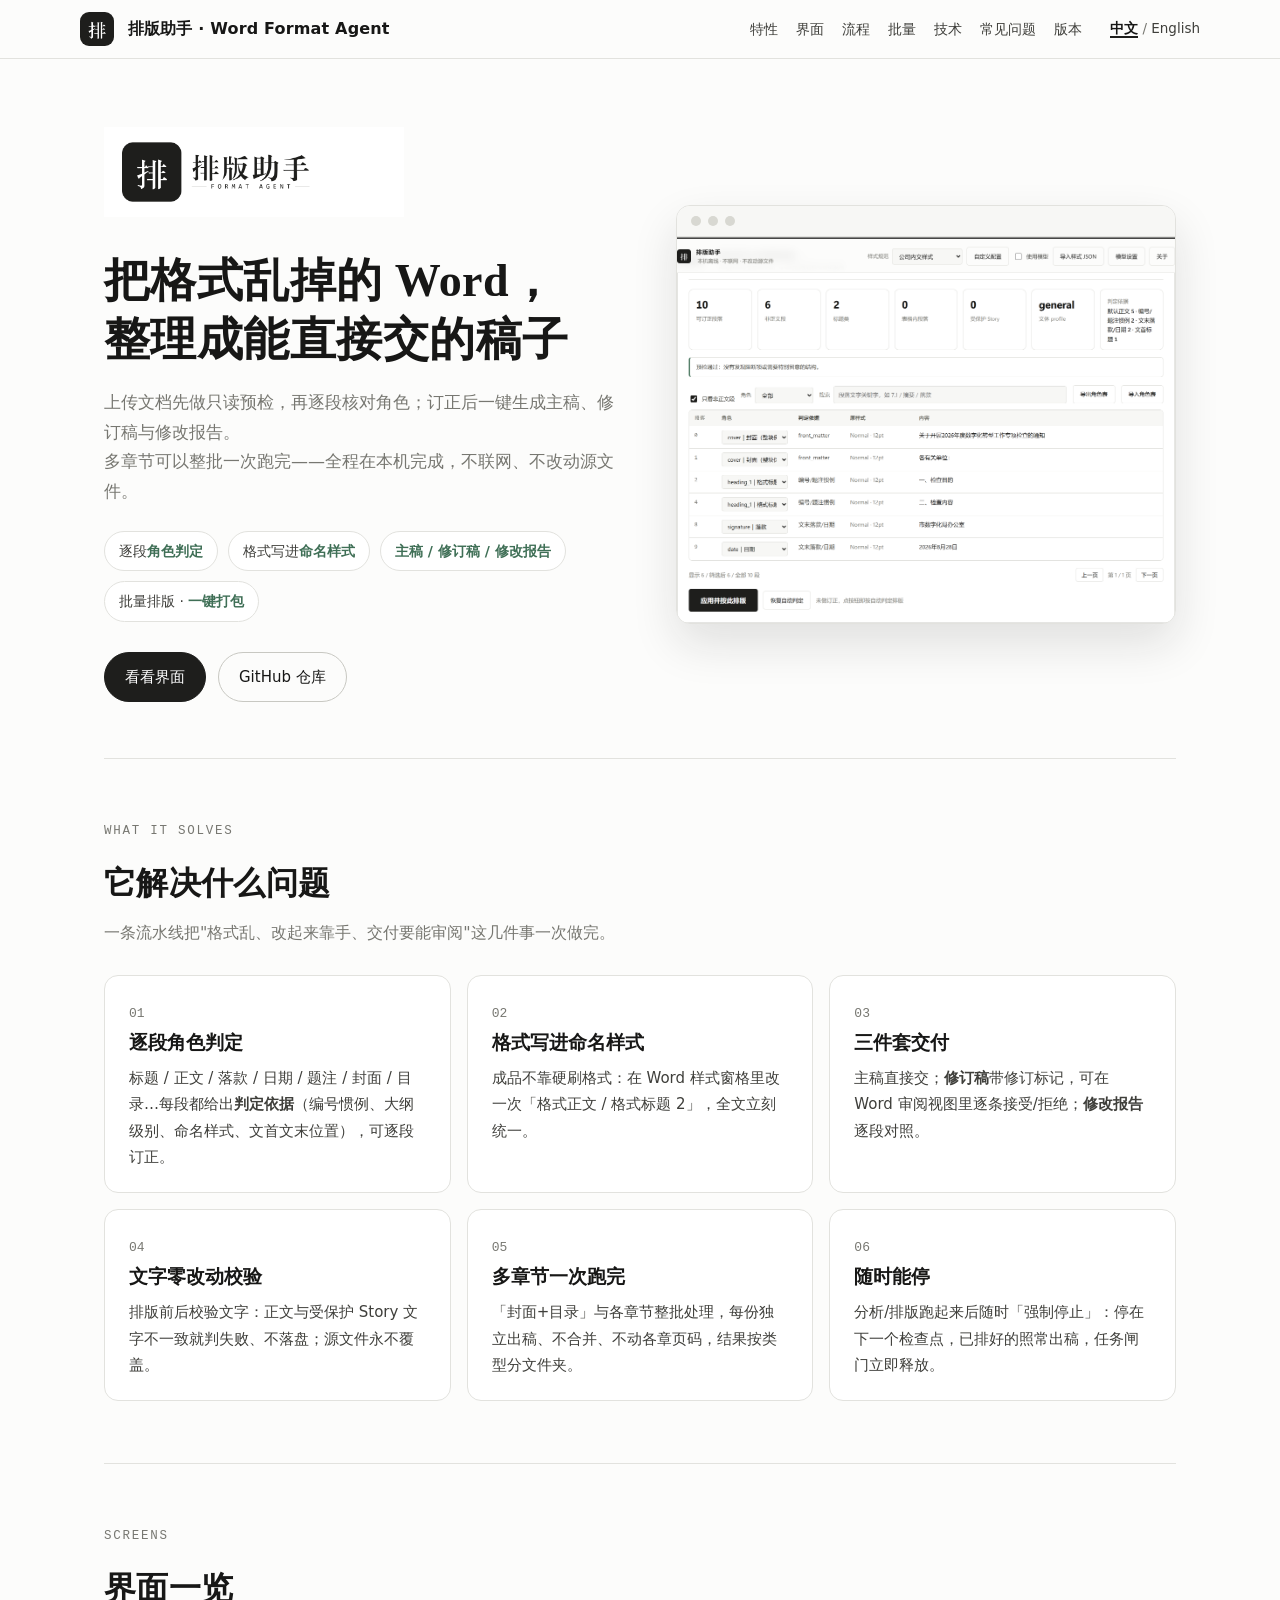
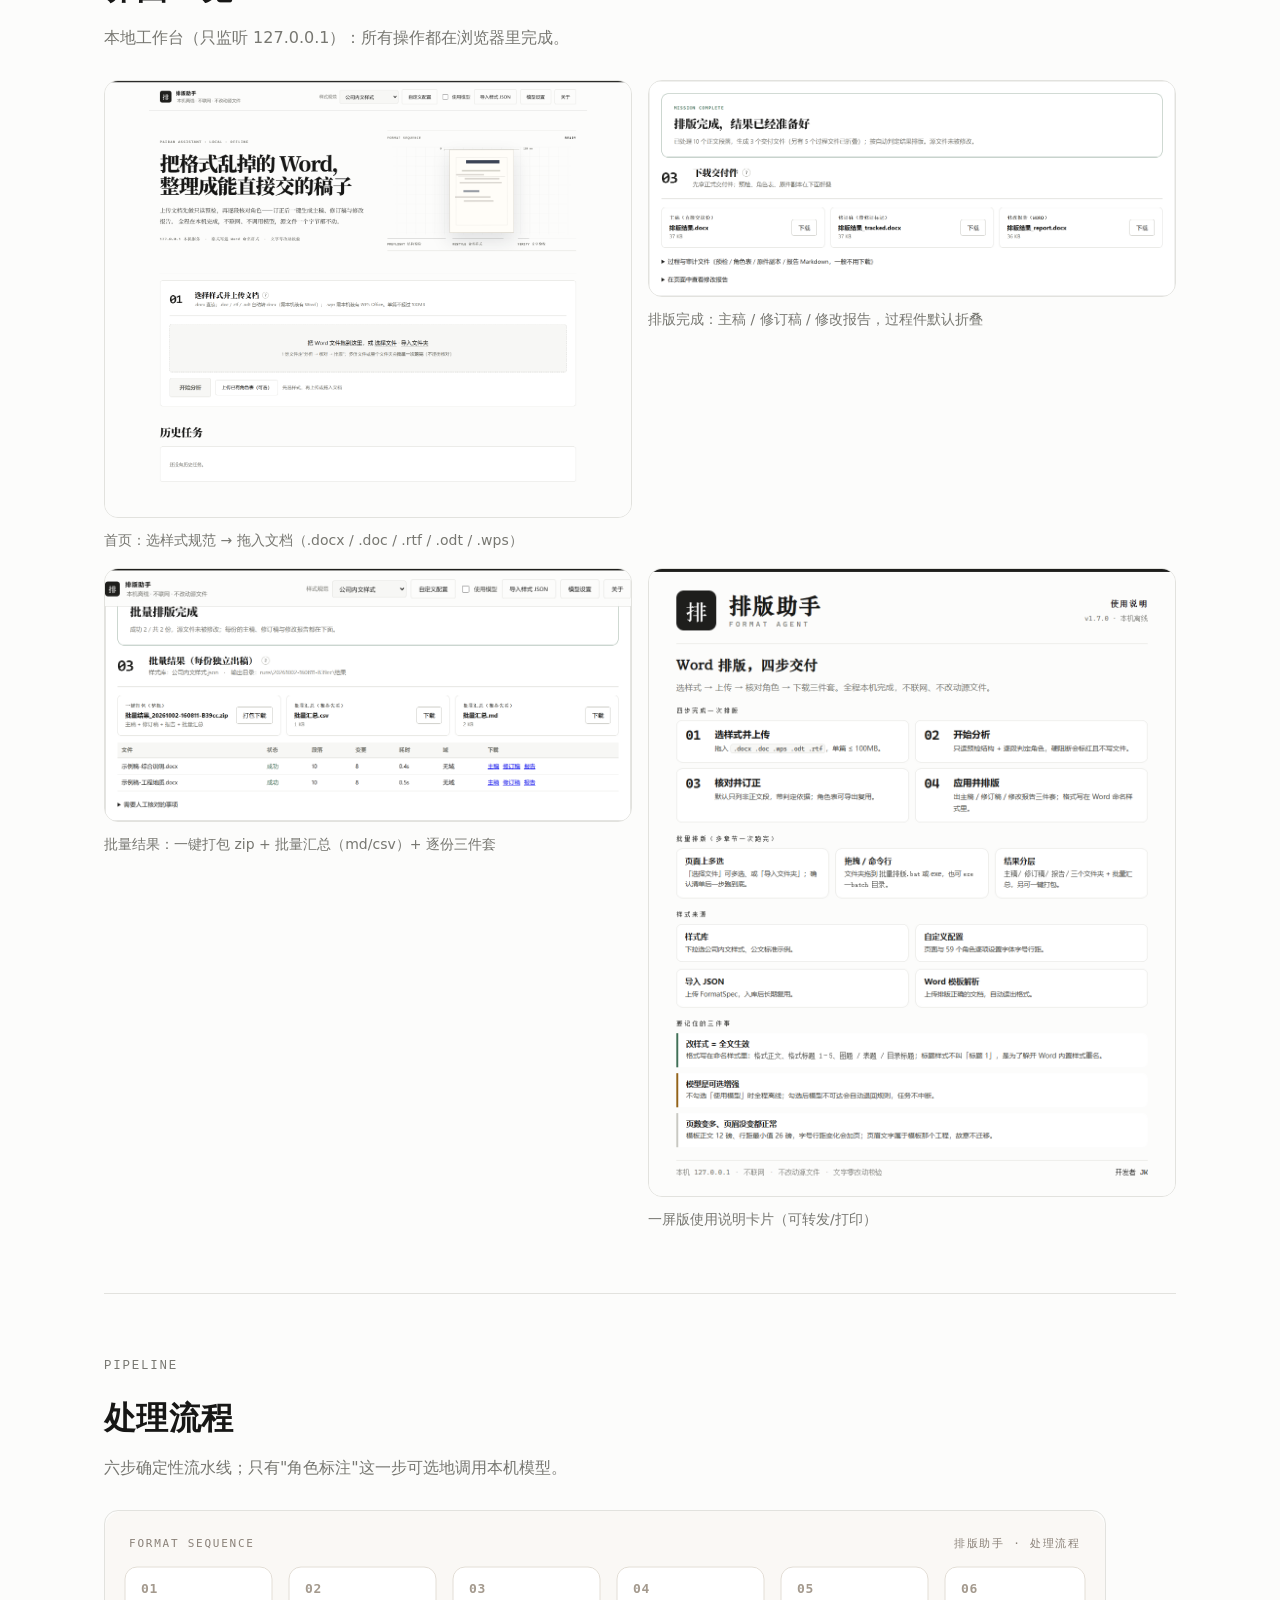
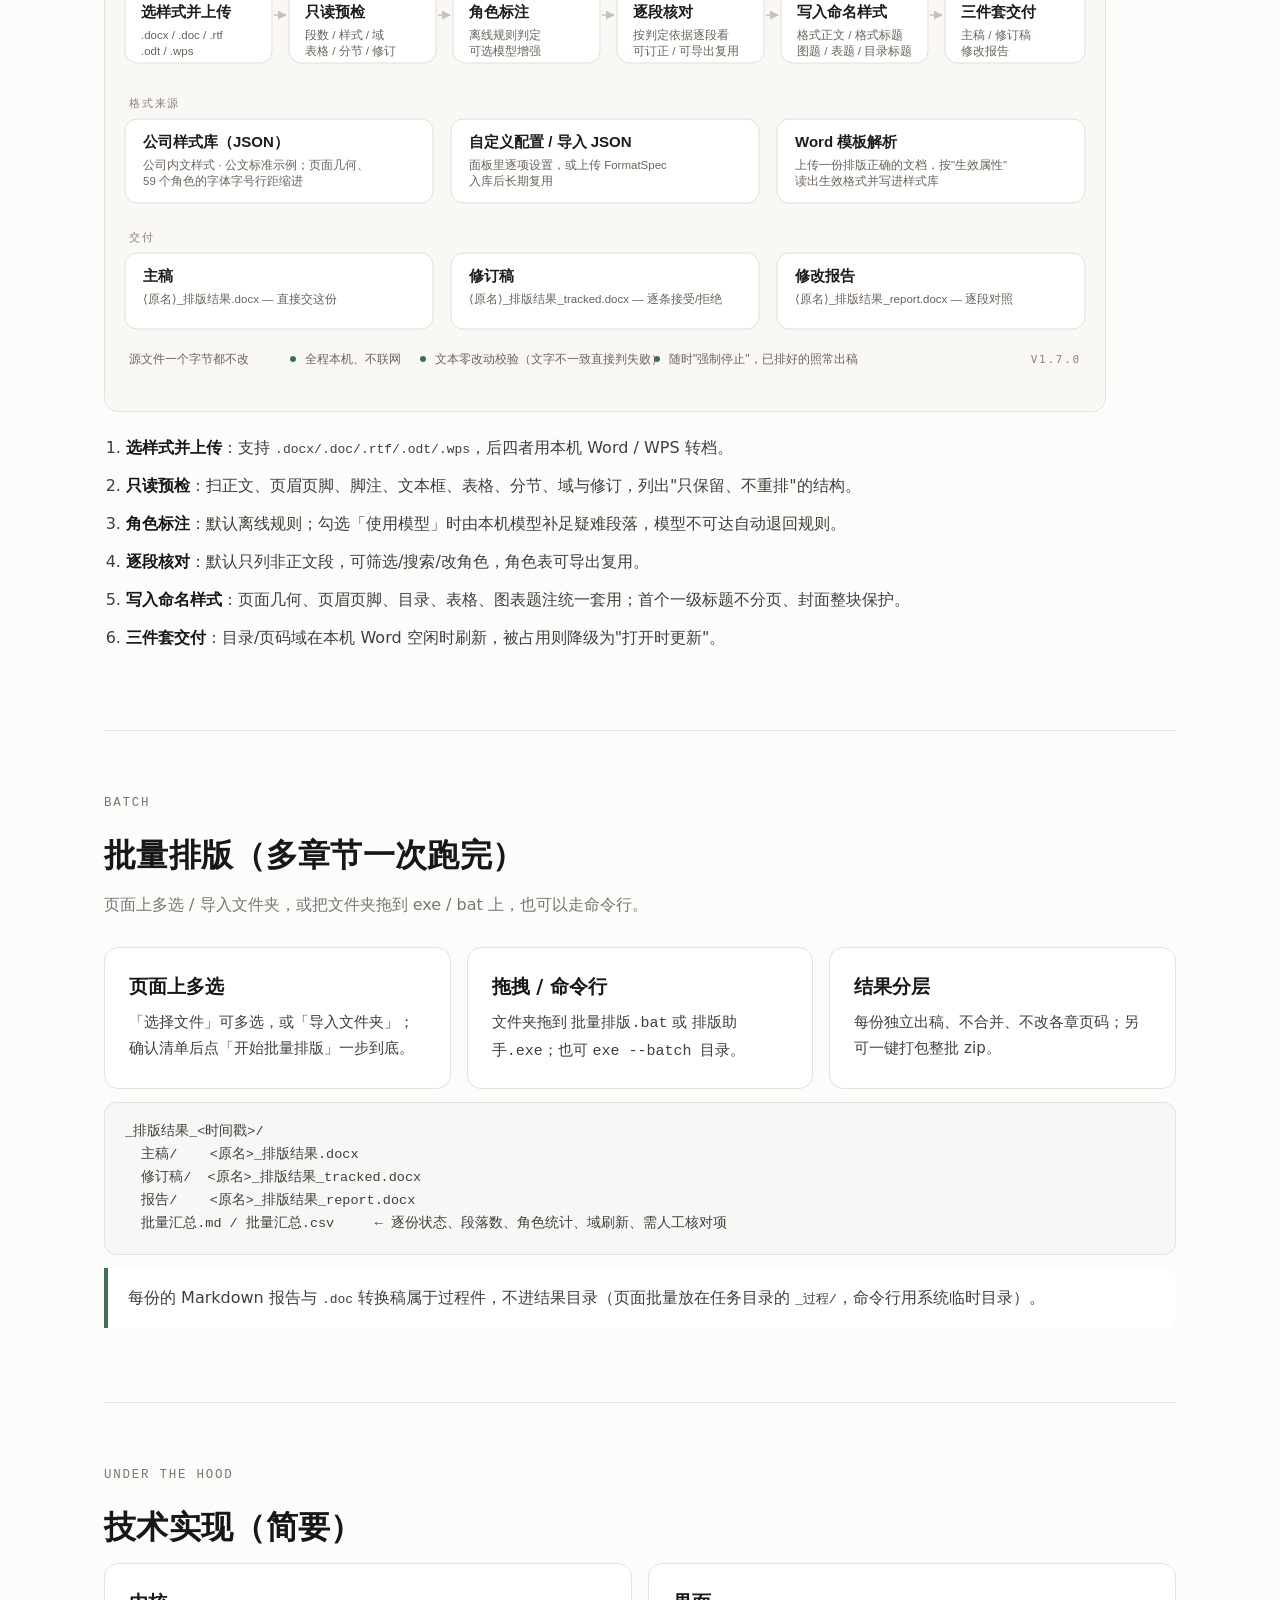
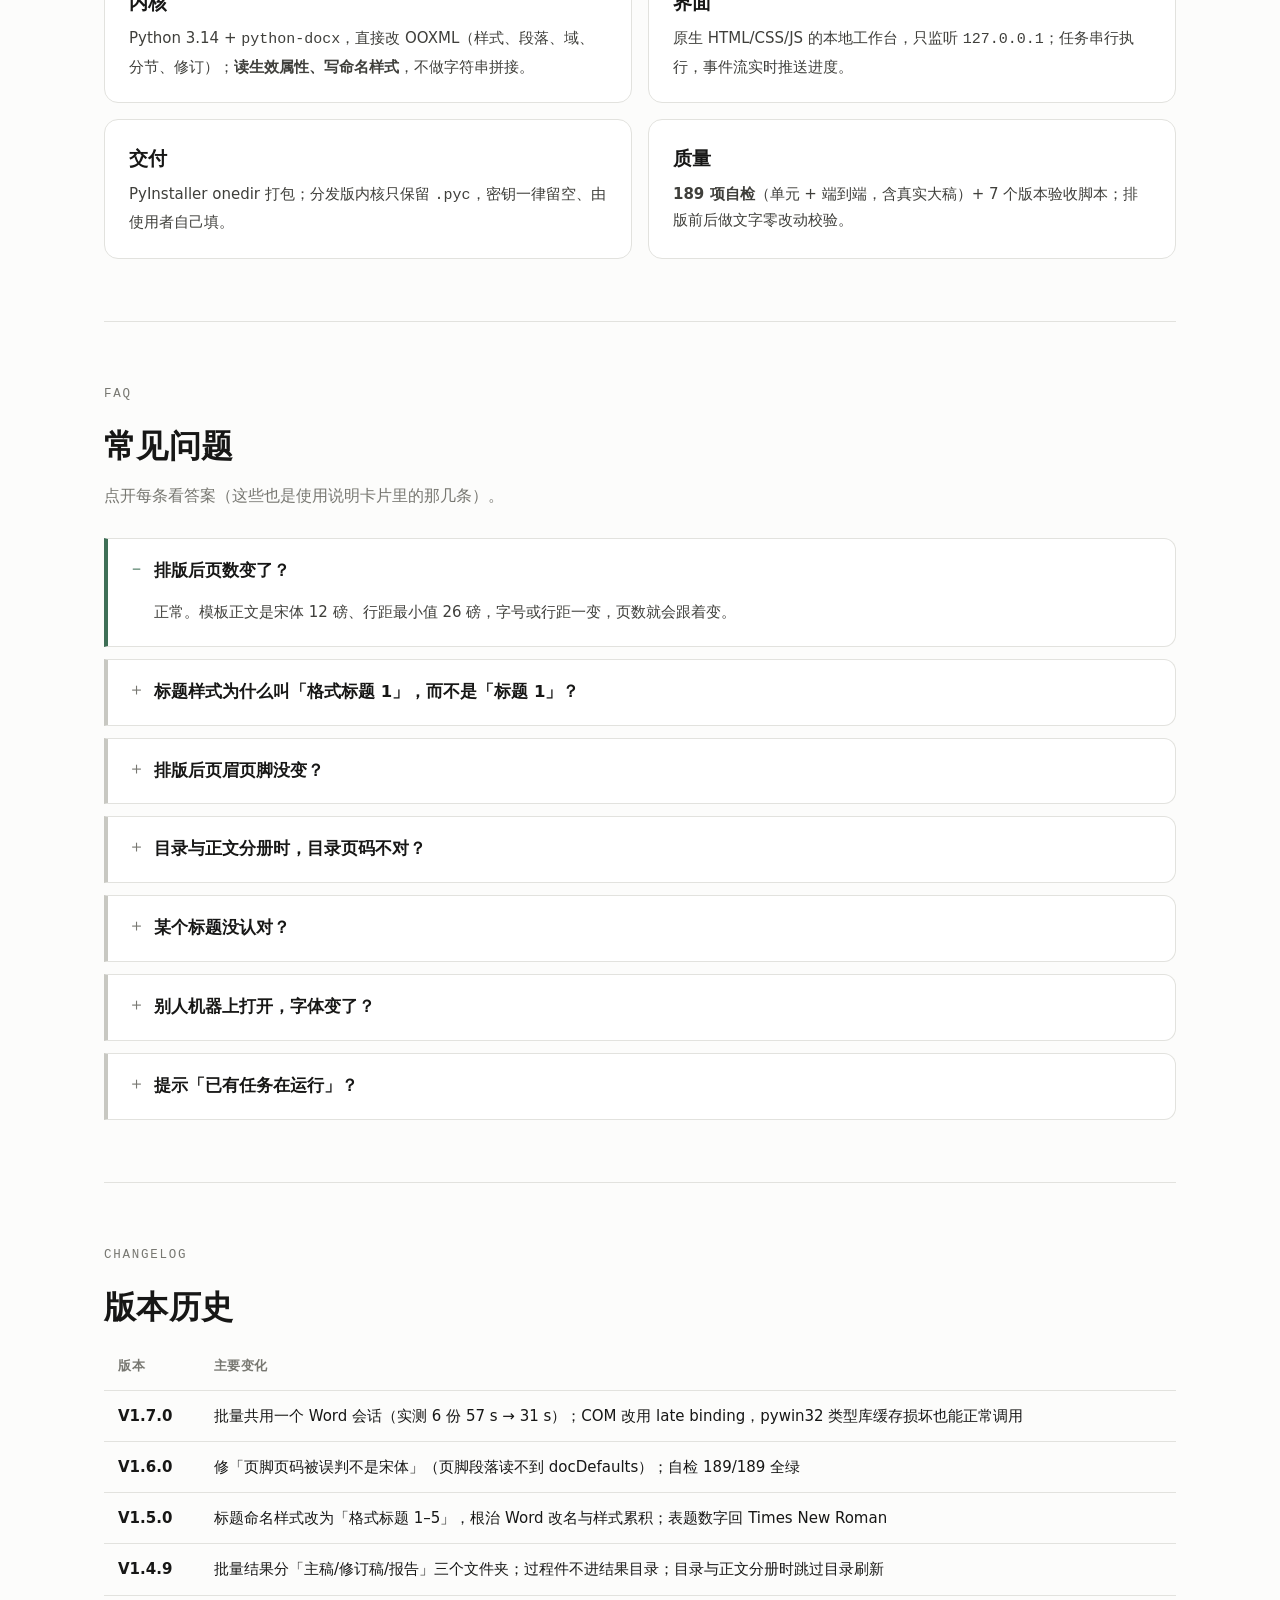
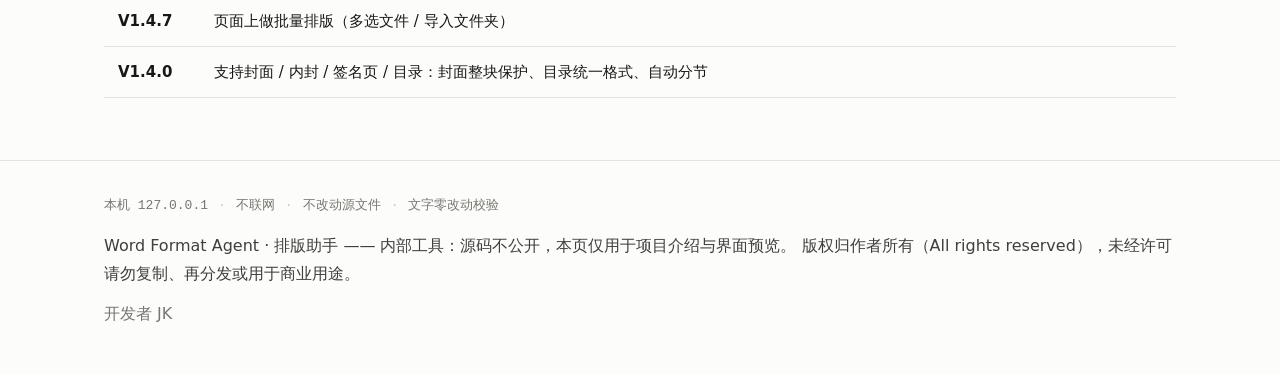
==== commit 9bb2953b: "更新介绍页与配图（12 个文件）" ====
--- a/index.html
+++ b/index.html
@@ -189,6 +189,7 @@
     <table>
       <thead><tr><th>版本</th><th>主要变化</th></tr></thead>
       <tbody>
+        <tr><td><b>V1.7.0</b></td><td>批量共用一个 Word 会话（实测 6 份 57 s → 31 s）；COM 改用 late binding，pywin32 类型库缓存损坏也能正常调用</td></tr>
         <tr><td><b>V1.6.0</b></td><td>修「页脚页码被误判不是宋体」（页脚段落读不到 docDefaults）；自检 189/189 全绿</td></tr>
         <tr><td><b>V1.5.0</b></td><td>标题命名样式改为「格式标题 1–5」，根治 Word 改名与样式累积；表题数字回 Times New Roman</td></tr>
         <tr><td><b>V1.4.9</b></td><td>批量结果分「主稿/修订稿/报告」三个文件夹；过程件不进结果目录；目录与正文分册时跳过目录刷新</td></tr>
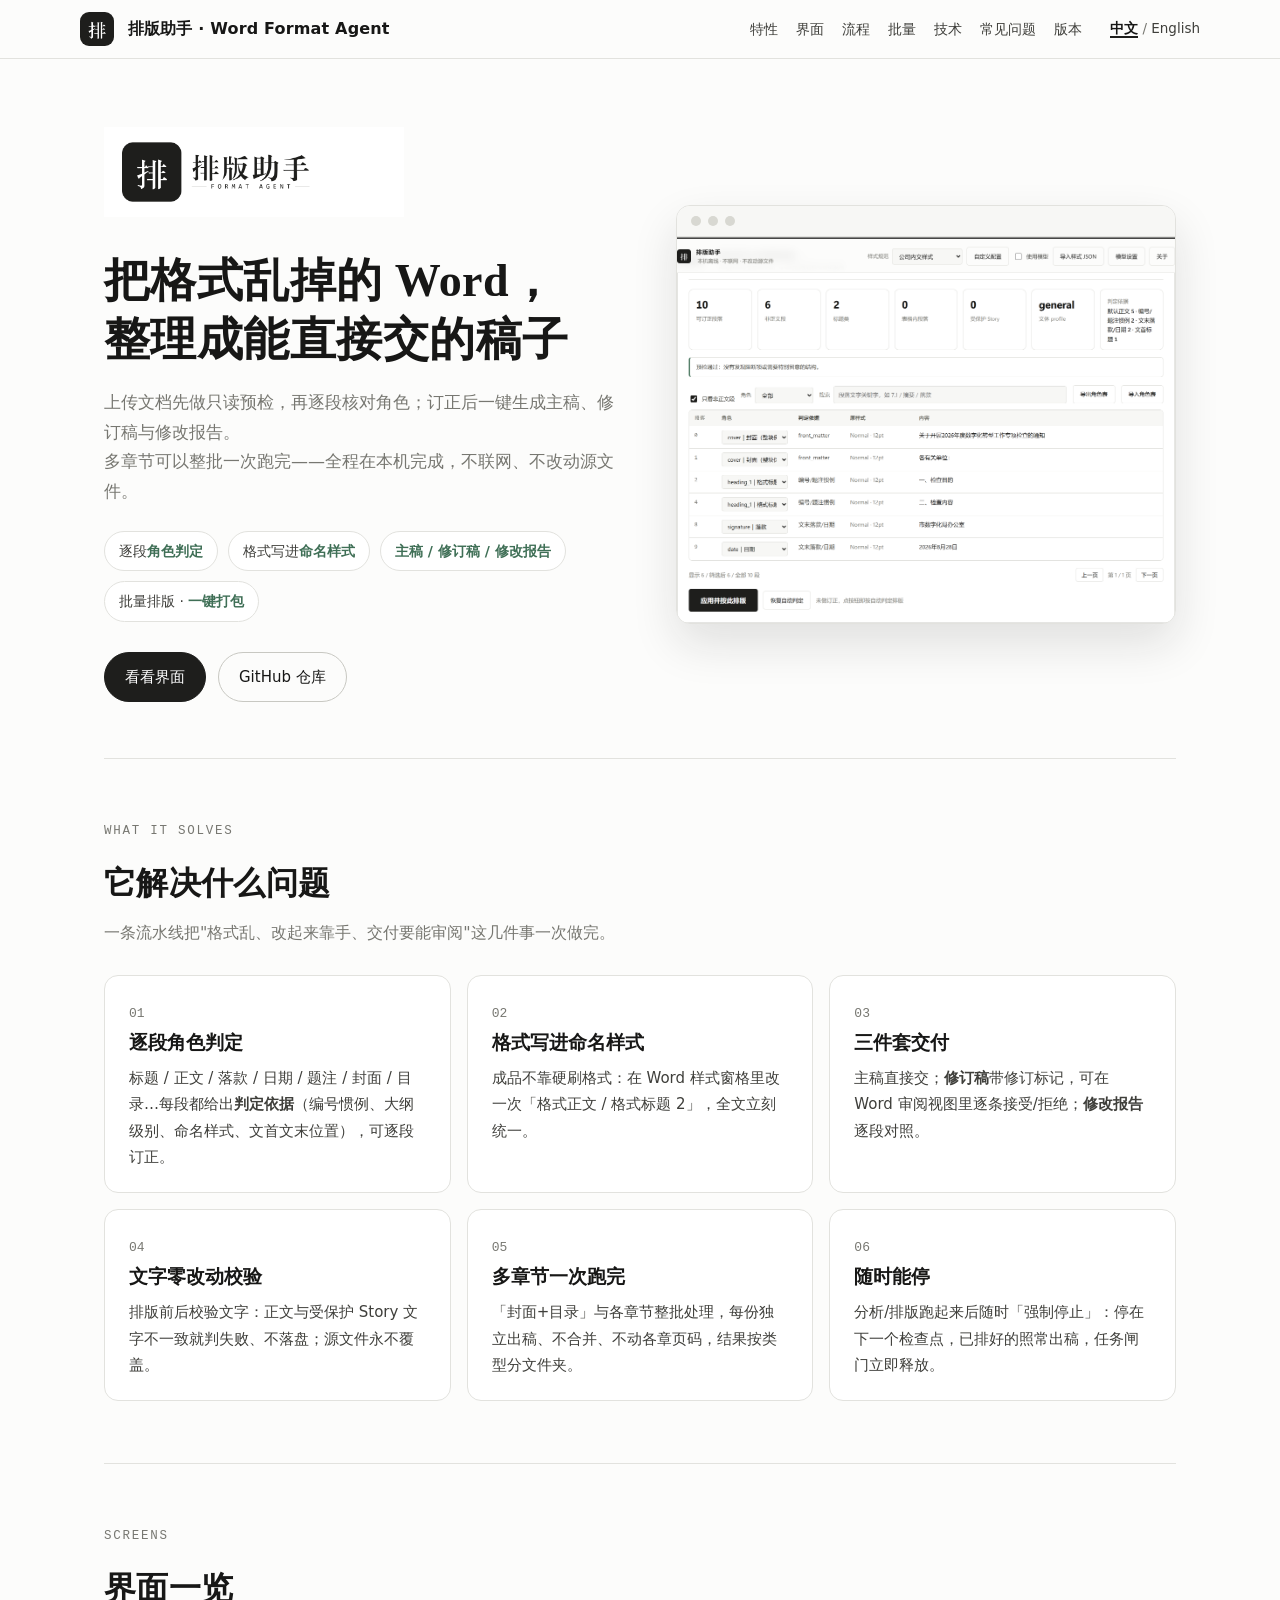
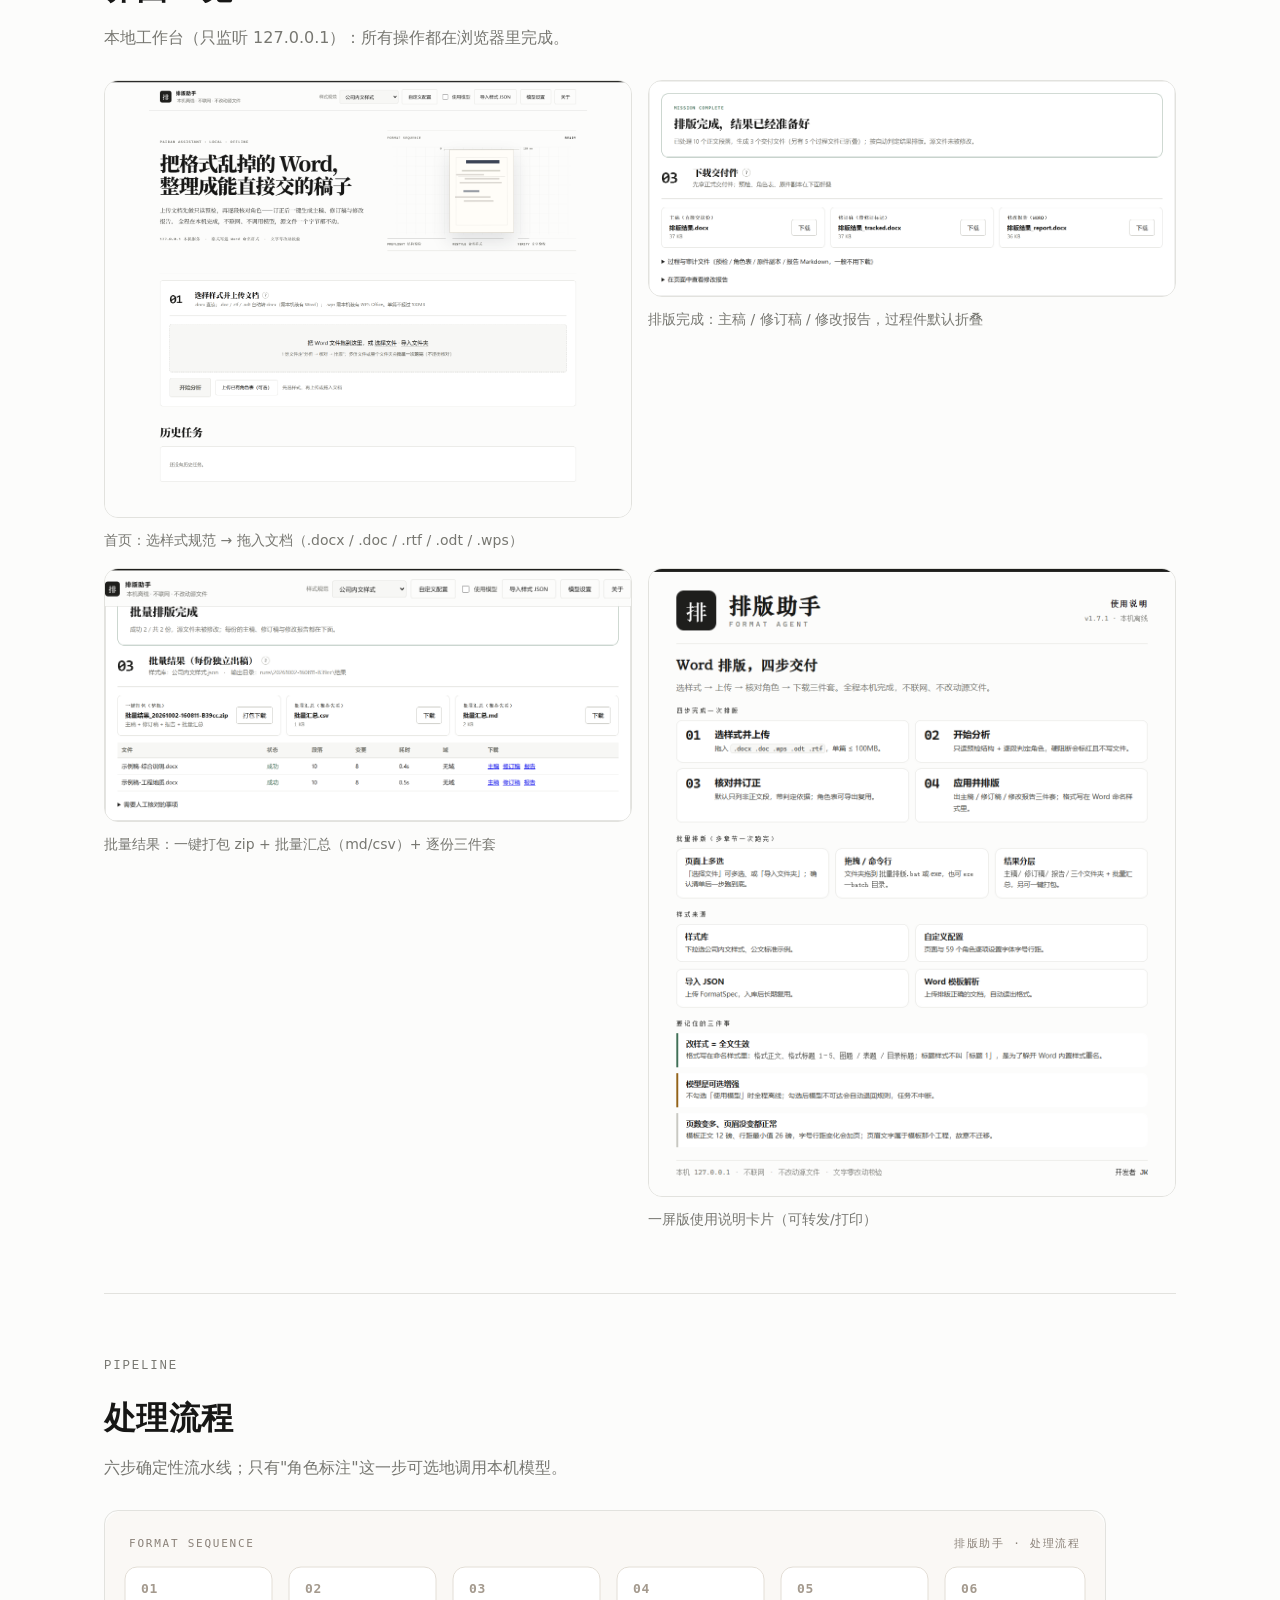
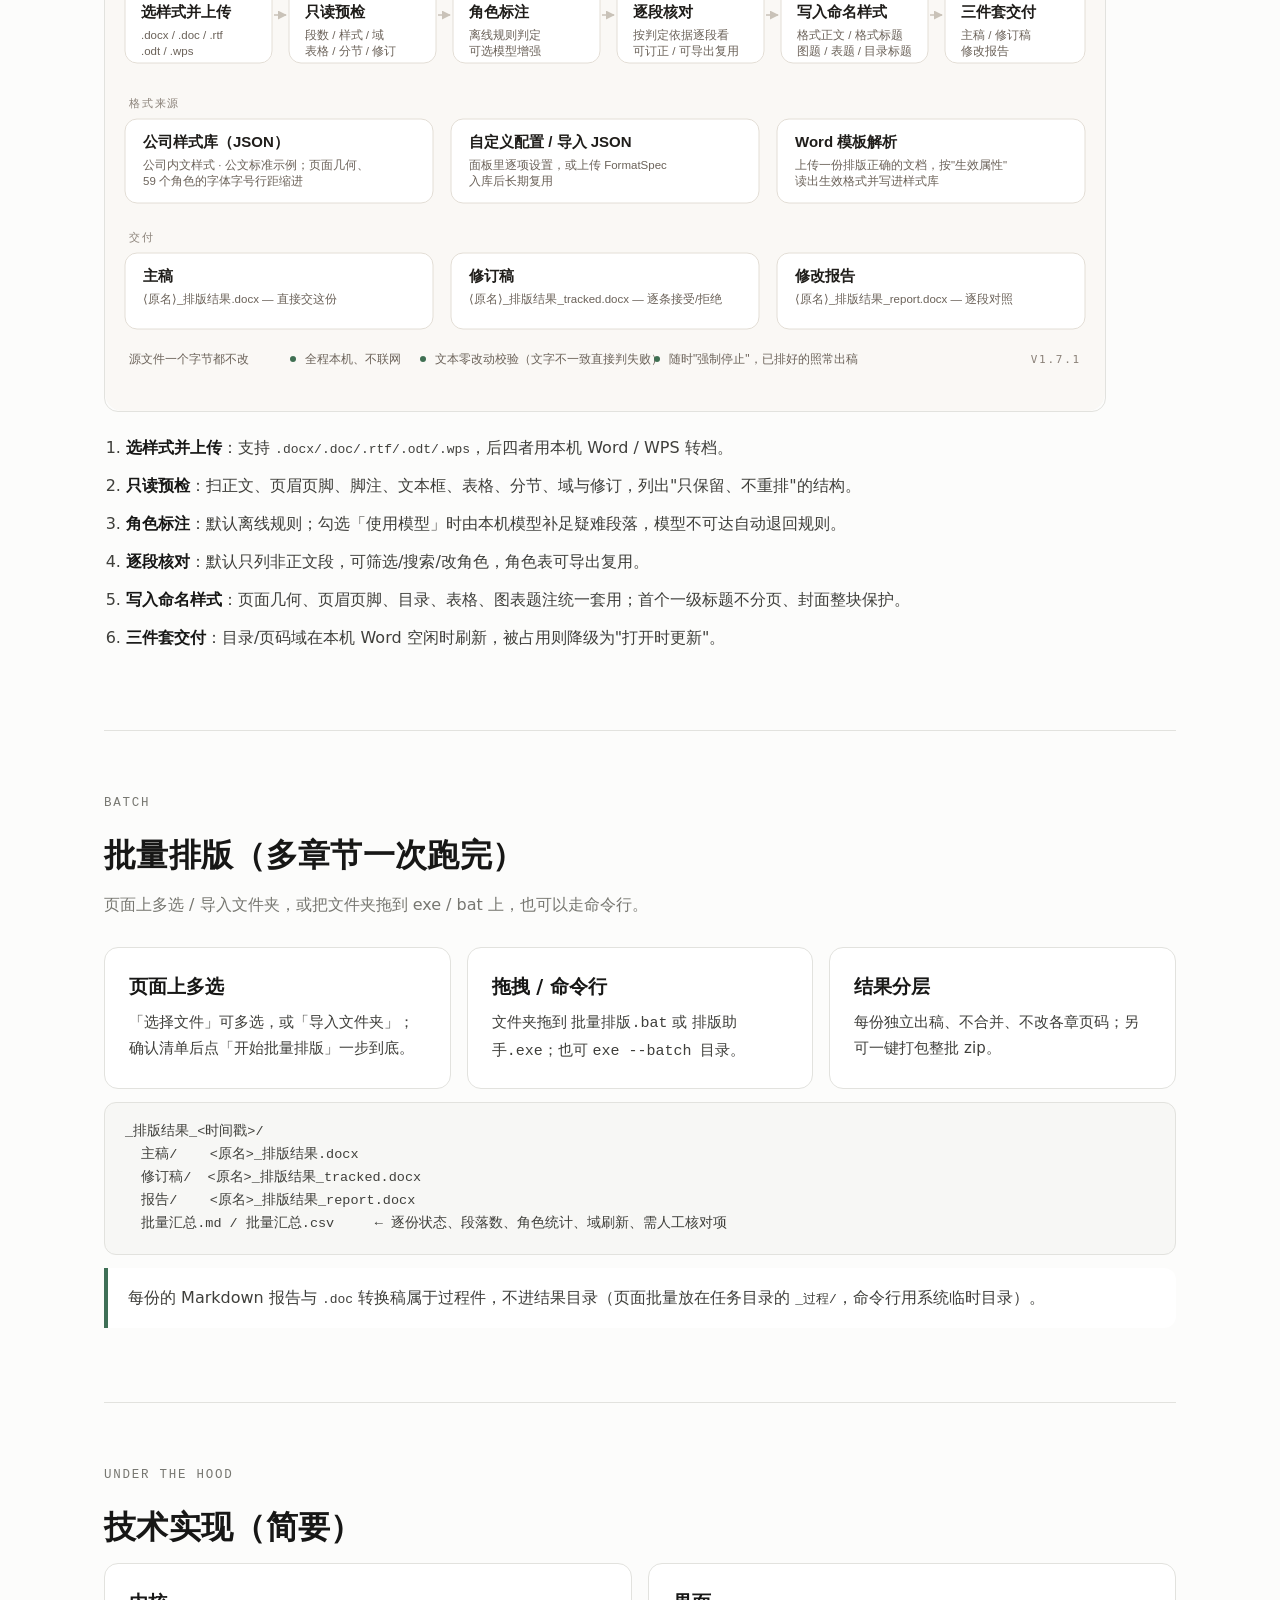
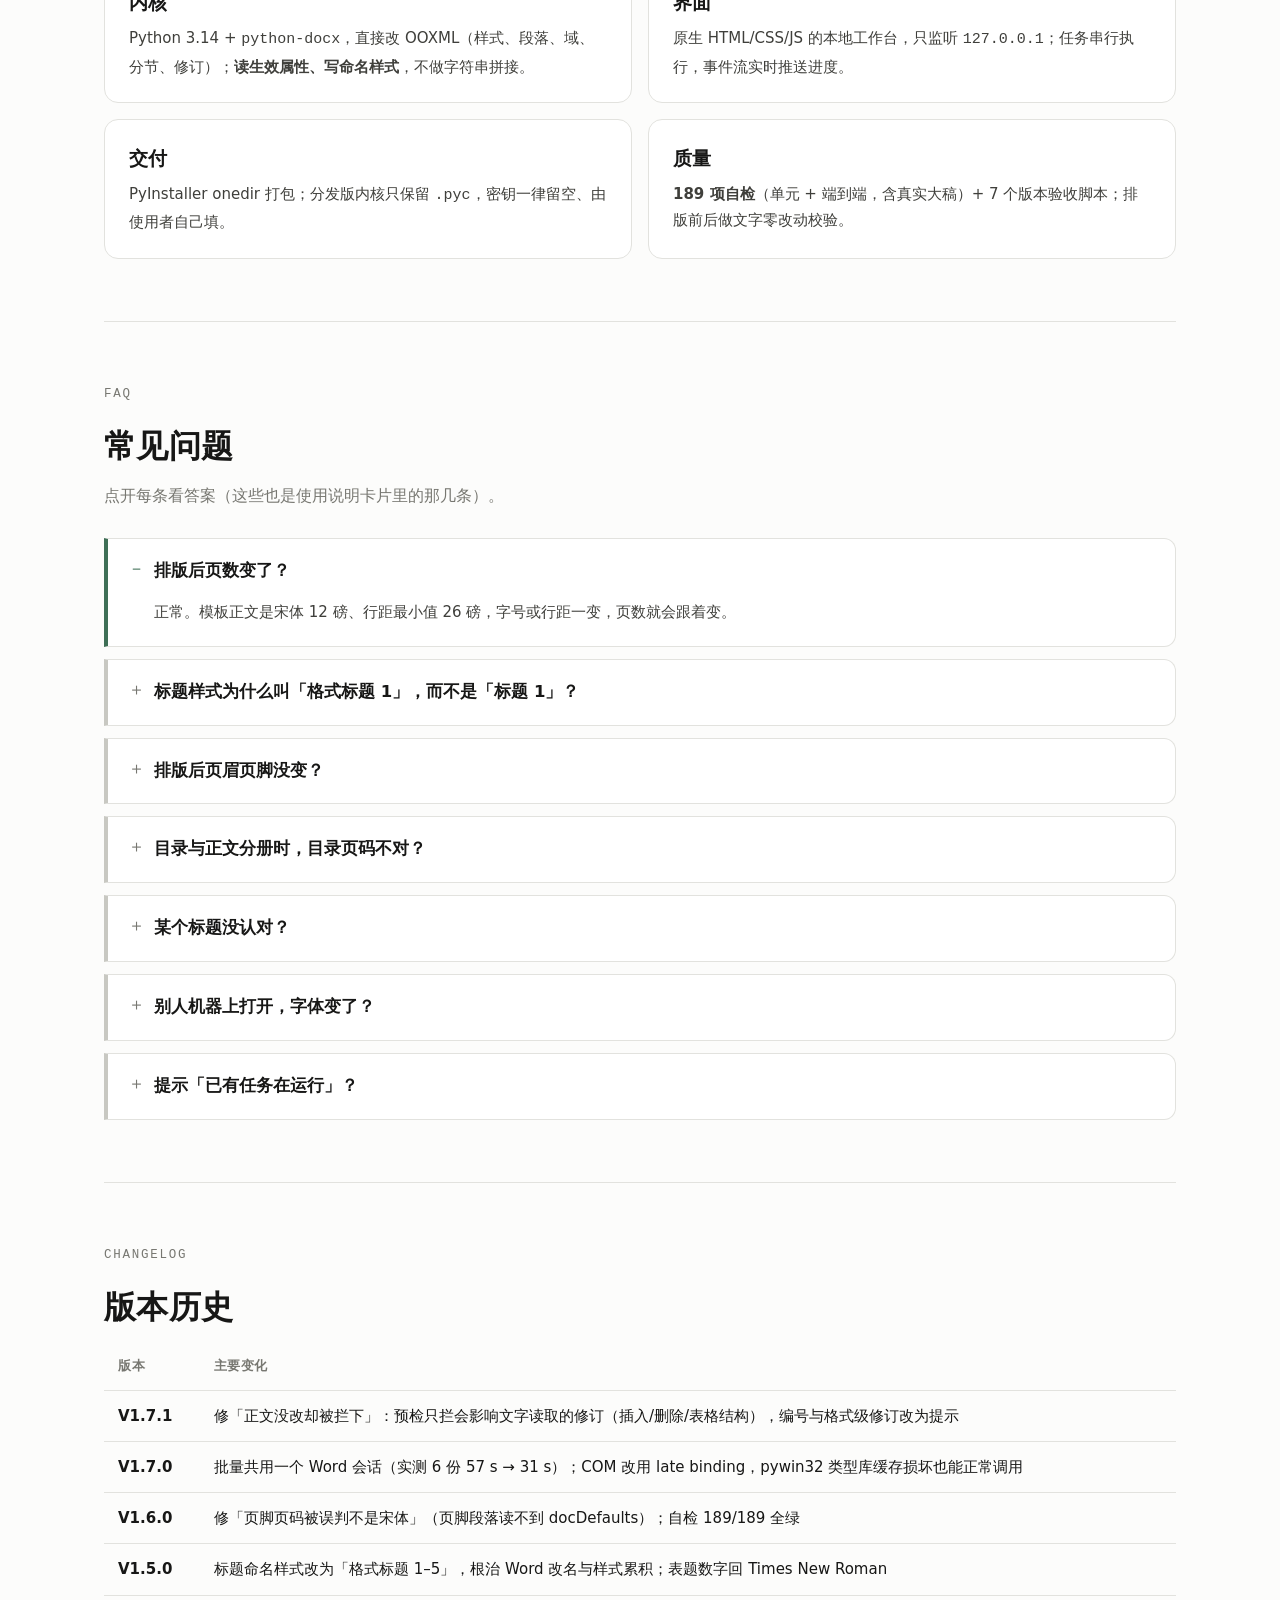
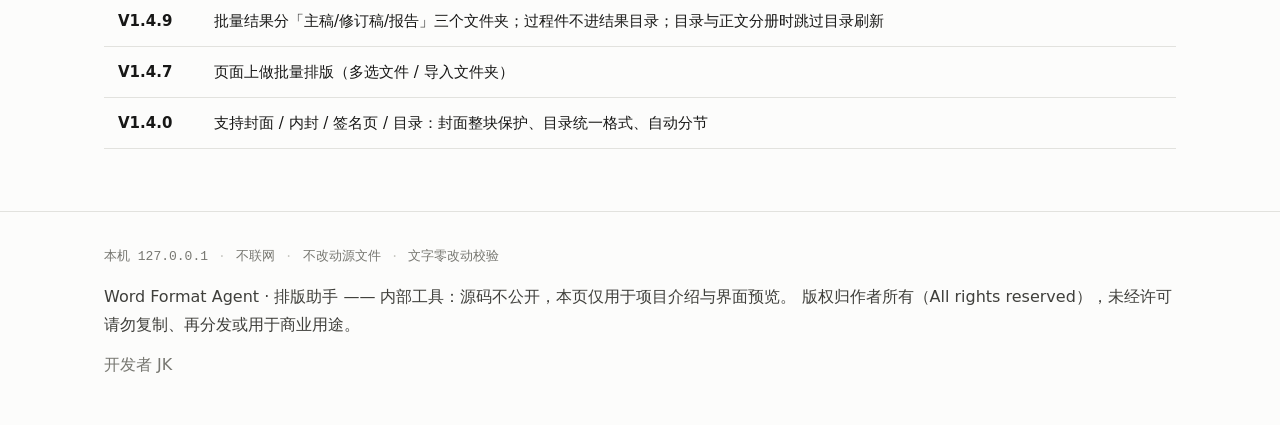
==== commit 2c06de21: "更新介绍页与配图（12 个文件）" ====
--- a/index.html
+++ b/index.html
@@ -189,6 +189,7 @@
     <table>
       <thead><tr><th>版本</th><th>主要变化</th></tr></thead>
       <tbody>
+        <tr><td><b>V1.7.1</b></td><td>修「正文没改却被拦下」：预检只拦会影响文字读取的修订（插入/删除/表格结构），编号与格式级修订改为提示</td></tr>
         <tr><td><b>V1.7.0</b></td><td>批量共用一个 Word 会话（实测 6 份 57 s → 31 s）；COM 改用 late binding，pywin32 类型库缓存损坏也能正常调用</td></tr>
         <tr><td><b>V1.6.0</b></td><td>修「页脚页码被误判不是宋体」（页脚段落读不到 docDefaults）；自检 189/189 全绿</td></tr>
         <tr><td><b>V1.5.0</b></td><td>标题命名样式改为「格式标题 1–5」，根治 Word 改名与样式累积；表题数字回 Times New Roman</td></tr>
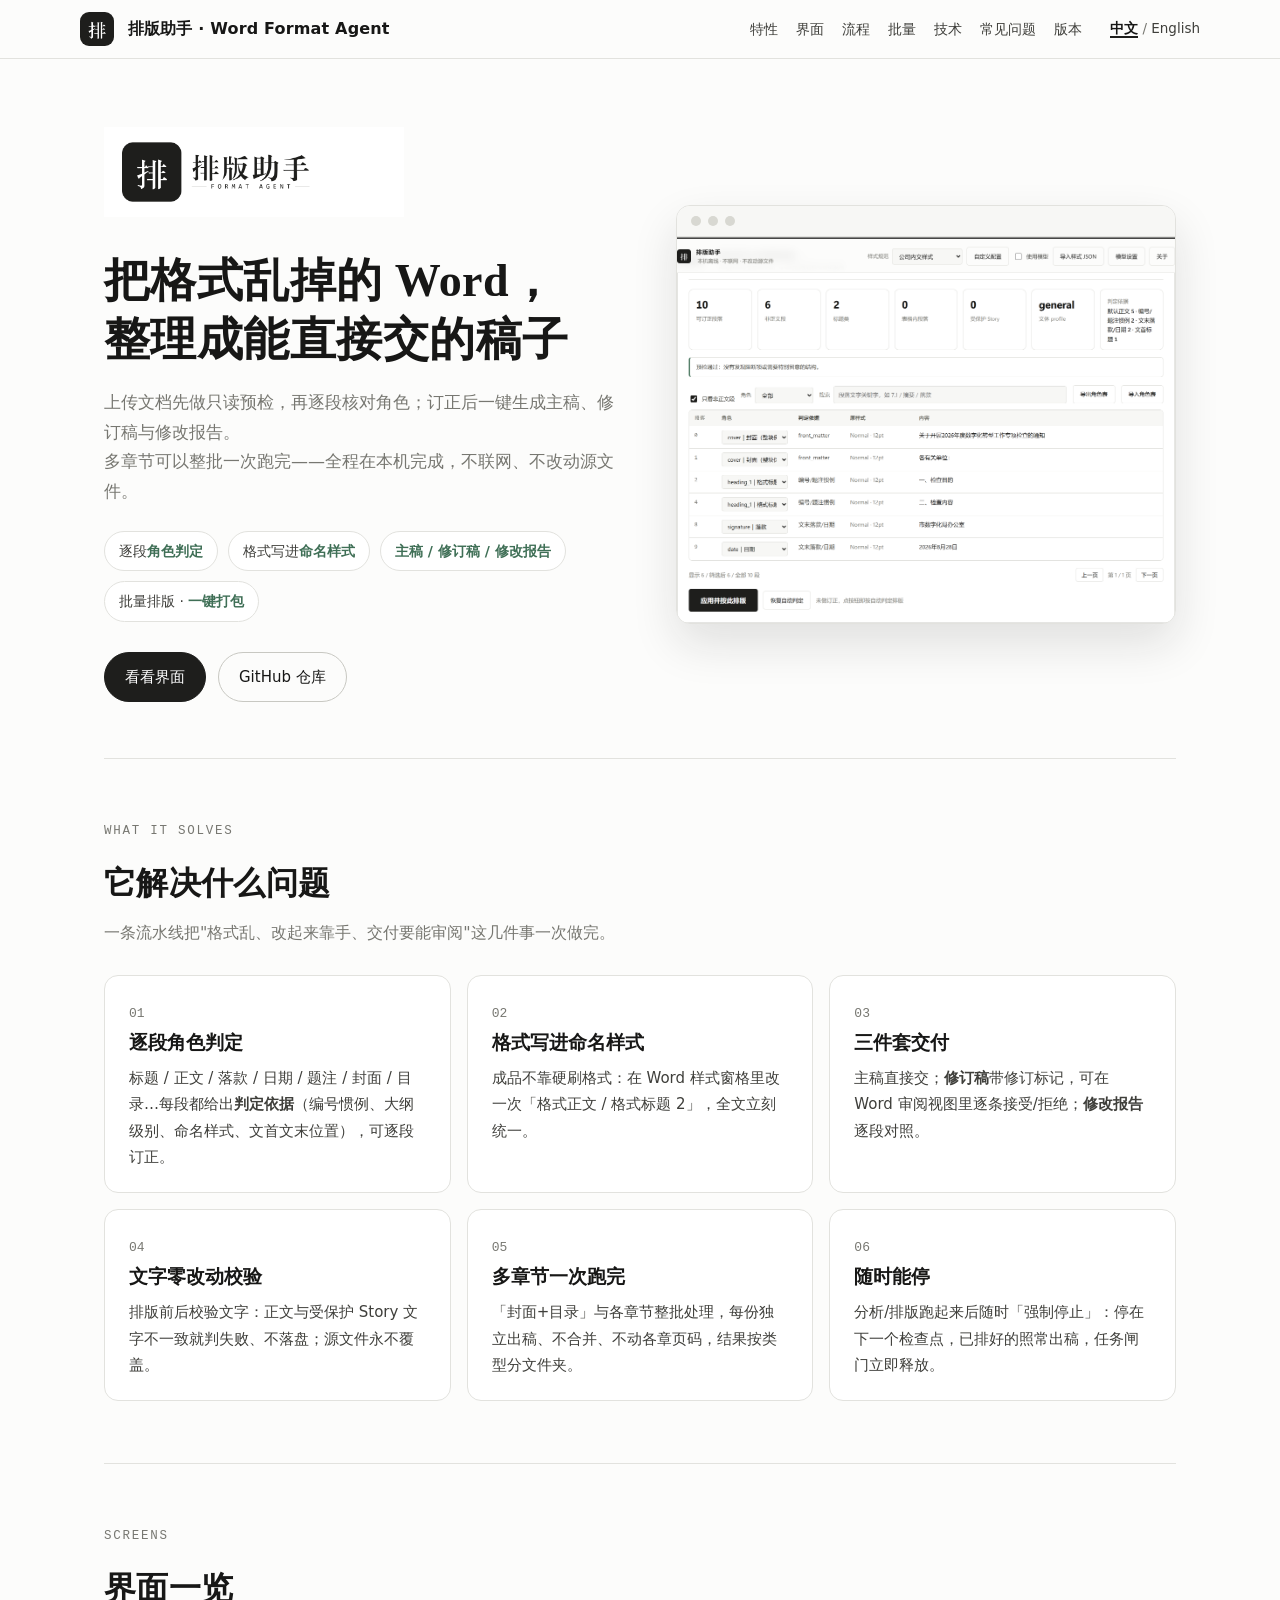
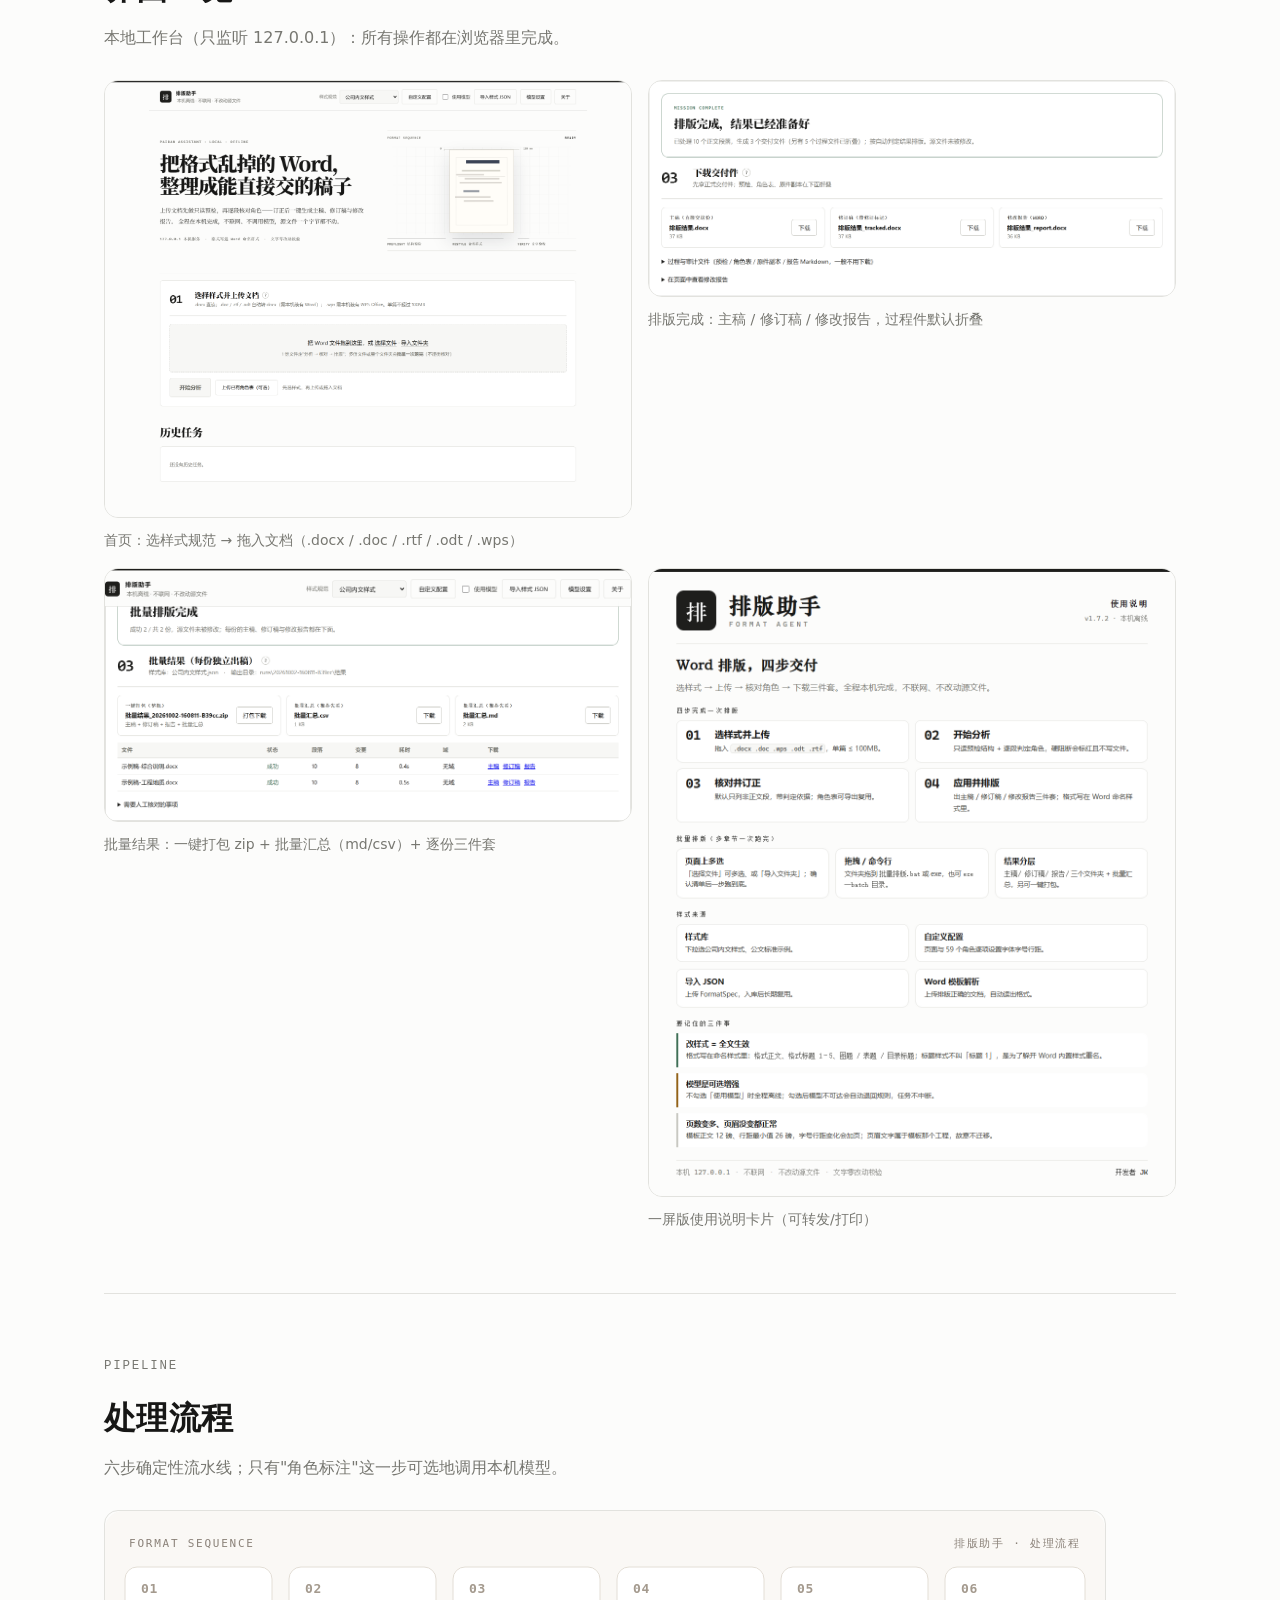
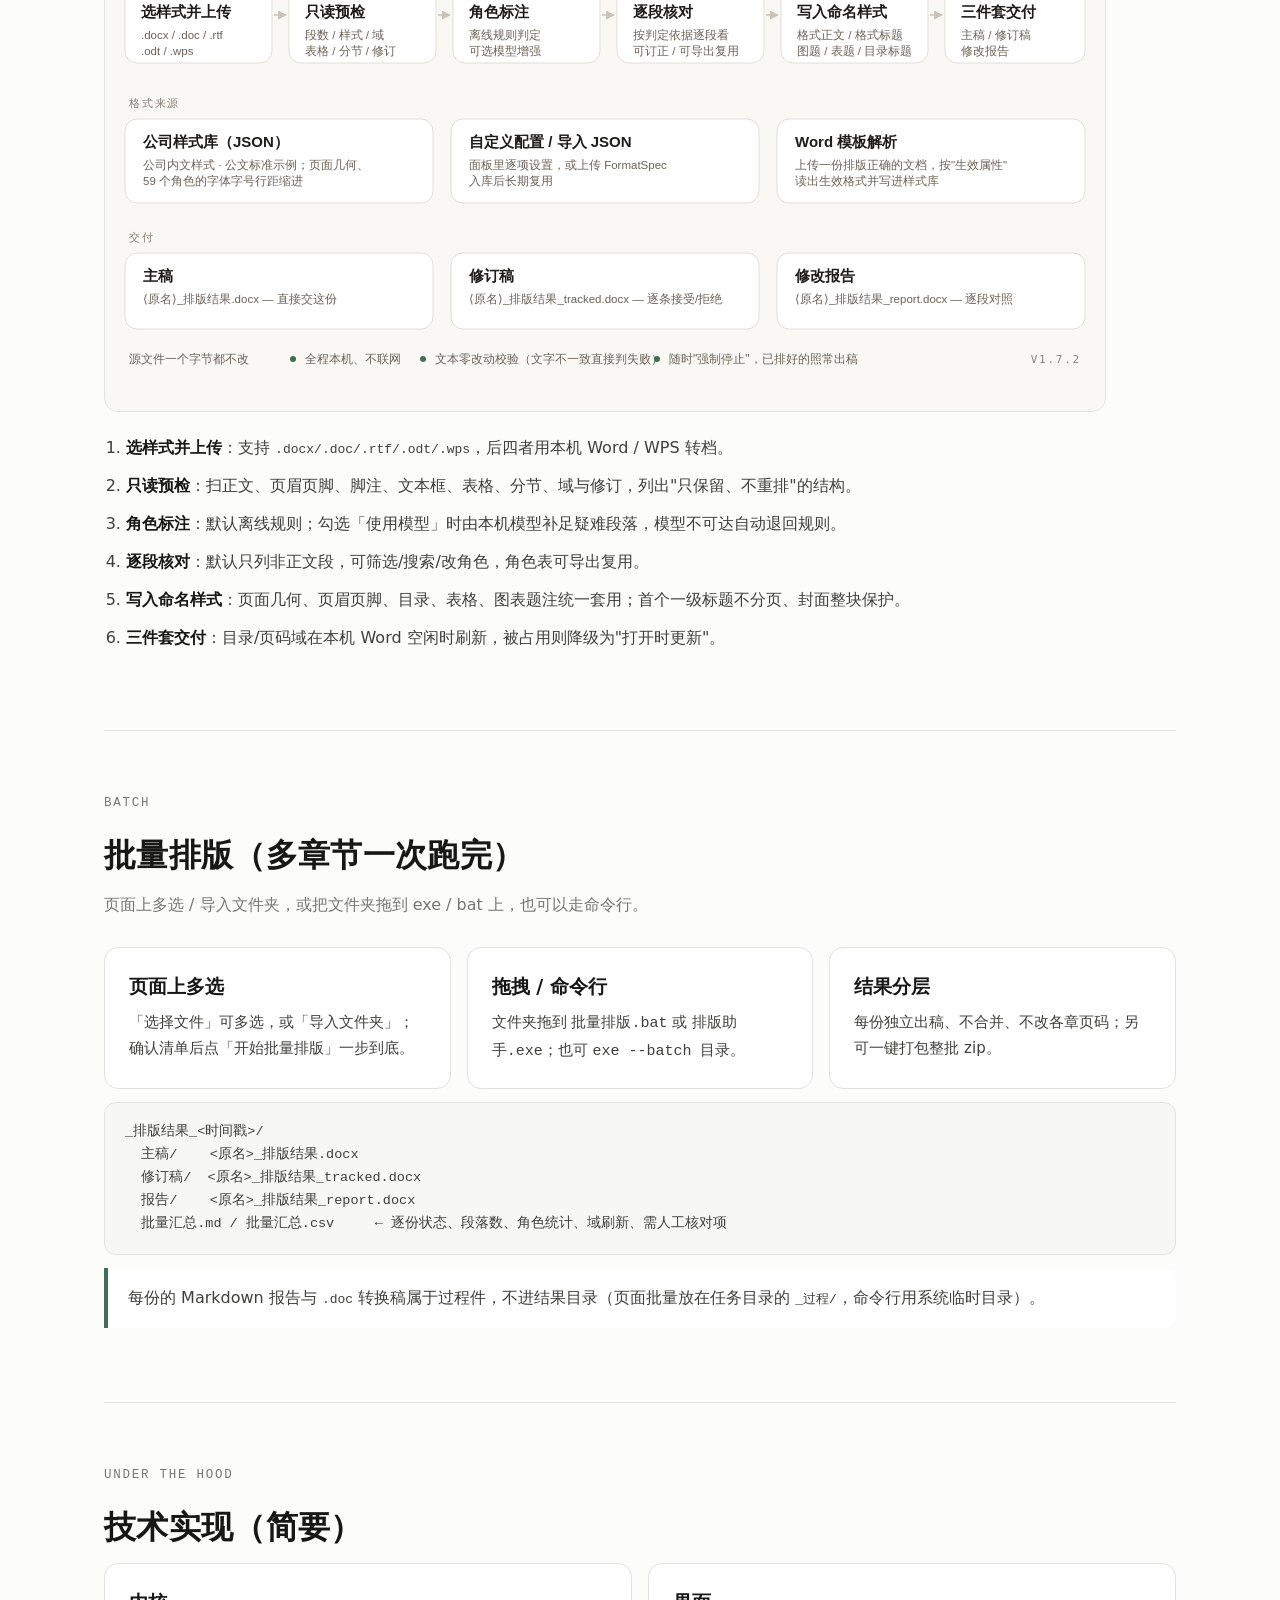
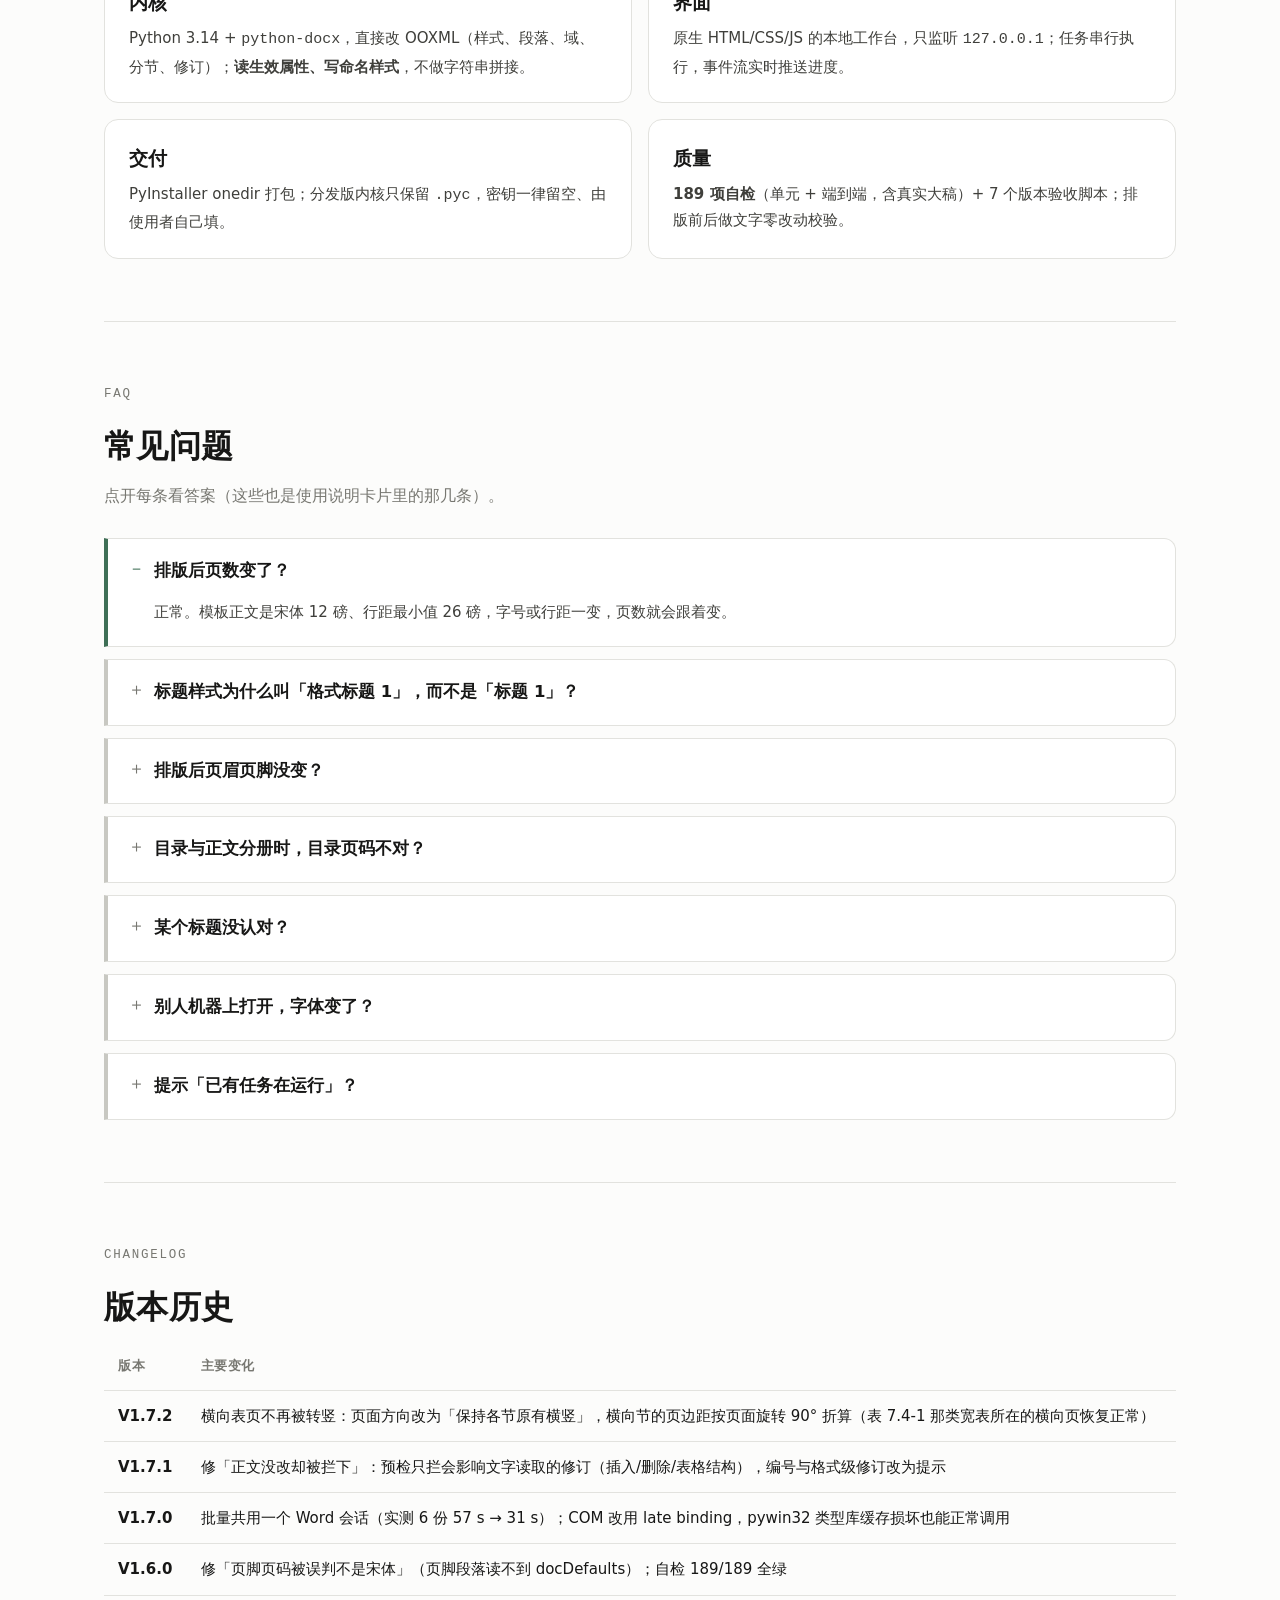
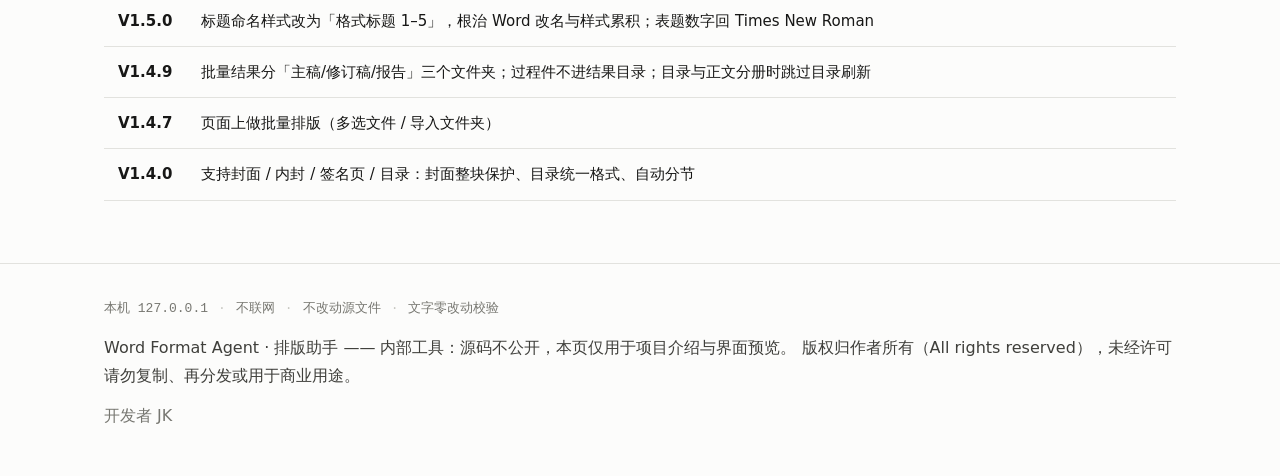
==== commit 42f68c83: "更新介绍页与配图（12 个文件）" ====
--- a/index.html
+++ b/index.html
@@ -189,7 +189,8 @@
     <table>
       <thead><tr><th>版本</th><th>主要变化</th></tr></thead>
       <tbody>
-        <tr><td><b>V1.7.1</b></td><td>修「正文没改却被拦下」：预检只拦会影响文字读取的修订（插入/删除/表格结构），编号与格式级修订改为提示</td></tr>
+    <tr><td><b>V1.7.2</b></td><td>横向表页不再被转竖：页面方向改为「保持各节原有横竖」，横向节的页边距按页面旋转 90° 折算（表 7.4-1 那类宽表所在的横向页恢复正常）</td></tr>
+    <tr><td><b>V1.7.1</b></td><td>修「正文没改却被拦下」：预检只拦会影响文字读取的修订（插入/删除/表格结构），编号与格式级修订改为提示</td></tr>
         <tr><td><b>V1.7.0</b></td><td>批量共用一个 Word 会话（实测 6 份 57 s → 31 s）；COM 改用 late binding，pywin32 类型库缓存损坏也能正常调用</td></tr>
         <tr><td><b>V1.6.0</b></td><td>修「页脚页码被误判不是宋体」（页脚段落读不到 docDefaults）；自检 189/189 全绿</td></tr>
         <tr><td><b>V1.5.0</b></td><td>标题命名样式改为「格式标题 1–5」，根治 Word 改名与样式累积；表题数字回 Times New Roman</td></tr>
